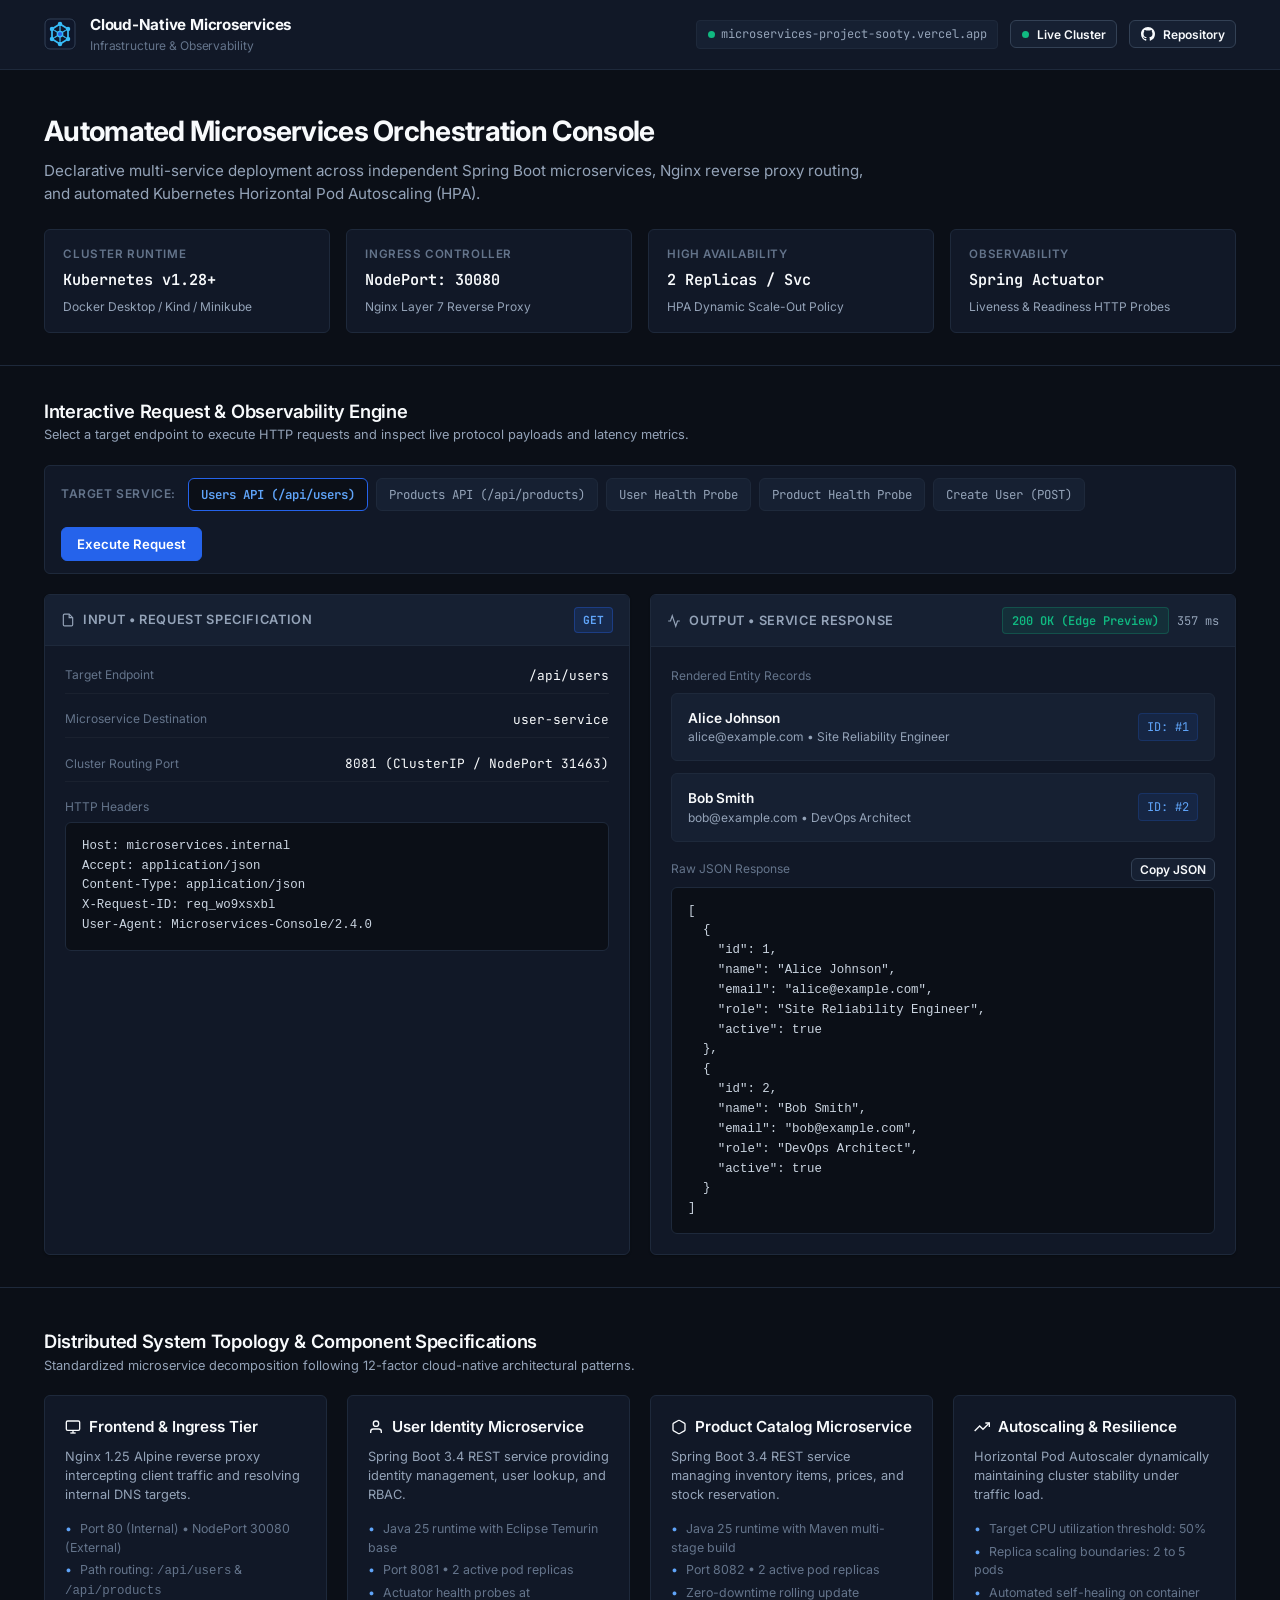
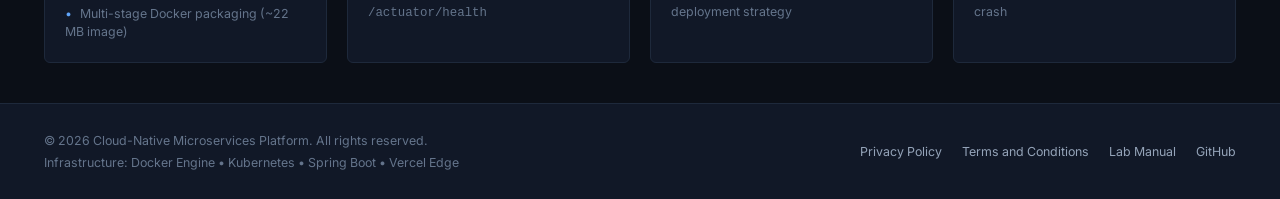
==== index.html @ 26f60e2c "feat: restructure repository, implement clean enterprise UI/UX, and configure Vercel deployment" ====
<!DOCTYPE html>
<html lang="en">
<head>
  <meta charset="UTF-8">
  <meta name="viewport" content="width=device-width, initial-scale=1.0">
  <title>Cloud-Native Microservices Platform</title>
  <meta name="description" content="Production-grade distributed microservices platform with automated Docker containerization, Kubernetes cluster orchestration, and service discovery.">
  <link rel="icon" type="image/svg+xml" href="favicon.svg">
  <link rel="preconnect" href="https://fonts.googleapis.com">
  <link rel="preconnect" href="https://fonts.gstatic.com" crossorigin>
  <link href="https://fonts.googleapis.com/css2?family=Inter:wght@400;500;600;700&family=JetBrains+Mono:wght@400;500;600&display=swap" rel="stylesheet">
  <link rel="stylesheet" href="style.css">
</head>
<body>

  <!-- Enterprise Navigation -->
  <header class="navbar">
    <div class="nav-container">
      <div class="brand">
        <a href="index.html" class="brand-link">
          <svg class="brand-logo" viewBox="0 0 32 32" fill="none">
            <rect width="32" height="32" rx="6" fill="#0f172a"/>
            <rect x="1" y="1" width="30" height="30" rx="5" stroke="#334155" stroke-width="1"/>
            <path d="M16 6L24 11V21L16 26L8 21V11L16 6Z" stroke="#38bdf8" stroke-width="1.75" stroke-linejoin="round"/>
            <circle cx="16" cy="6" r="2.25" fill="#38bdf8"/>
            <circle cx="24" cy="11" r="2.25" fill="#38bdf8"/>
            <circle cx="24" cy="21" r="2.25" fill="#38bdf8"/>
            <circle cx="16" cy="26" r="2.25" fill="#38bdf8"/>
            <circle cx="8" cy="21" r="2.25" fill="#38bdf8"/>
            <circle cx="8" cy="11" r="2.25" fill="#38bdf8"/>
            <circle cx="16" cy="16" r="2.75" fill="#2563eb" stroke="#38bdf8" stroke-width="1.25"/>
            <line x1="16" y1="8.25" x2="16" y2="13.25" stroke="#38bdf8" stroke-width="1.25"/>
            <line x1="21.75" y1="12.25" x2="18.25" y2="14.5" stroke="#38bdf8" stroke-width="1.25"/>
            <line x1="21.75" y1="19.75" x2="18.25" y2="17.5" stroke="#38bdf8" stroke-width="1.25"/>
            <line x1="16" y1="23.75" x2="16" y2="18.75" stroke="#38bdf8" stroke-width="1.25"/>
            <line x1="10.25" y1="19.75" x2="13.75" y2="17.5" stroke="#38bdf8" stroke-width="1.25"/>
            <line x1="10.25" y1="12.25" x2="13.75" y2="14.5" stroke="#38bdf8" stroke-width="1.25"/>
          </svg>
          <div class="brand-text">
            <span class="brand-title">Cloud-Native Microservices</span>
            <span class="brand-meta">Infrastructure & Observability</span>
          </div>
        </a>
      </div>

      <div class="nav-actions">
        <!-- Verified Custom Domain Badge -->
        <span class="system-badge">
          <span class="status-dot"></span>
          <span>microservices-project-sooty.vercel.app</span>
        </span>

        <!-- Mode Toggle (Live vs Edge Preview) -->
        <button id="modeToggleBtn" class="btn btn-secondary btn-sm" title="Toggle between live cluster queries and edge preview mode">
          <span id="modeIndicator" class="status-dot"></span>
          <span id="modeText">Live Cluster</span>
        </button>

        <!-- GitHub Repository Link -->
        <a href="https://github.com/g-vishnuvardhan/microservices-project" class="btn btn-secondary btn-sm" target="_blank" rel="noopener">
          <svg width="14" height="14" viewBox="0 0 16 16" fill="currentColor">
            <path d="M8 0C3.58 0 0 3.58 0 8c0 3.54 2.29 6.53 5.47 7.59.4.07.55-.17.55-.38 0-.19-.01-.82-.01-1.49-2.01.37-2.53-.49-2.69-.94-.09-.23-.48-.94-.82-1.13-.28-.15-.68-.52-.01-.53.63-.01 1.08.58 1.23.82.72 1.21 1.87.87 2.33.66.07-.52.28-.87.51-1.07-1.78-.2-3.64-.89-3.64-3.95 0-.87.31-1.59.82-2.15-.08-.2-.36-1.02.08-2.12 0 0 .67-.21 2.2.82.64-.18 1.32-.27 2-.27.68 0 1.36.09 2 .27 1.53-1.04 2.2-.82 2.2-.82.44 1.1.16 1.92.08 2.12.51.56.82 1.27.82 2.15 0 3.07-1.87 3.75-3.65 3.95.29.25.54.73.54 1.48 0 1.07-.01 1.93-.01 2.2 0 .21.15.46.55.38A8.013 8.013 0 0016 8c0-4.42-3.58-8-8-8z"/>
          </svg>
          <span>Repository</span>
        </a>
      </div>
    </div>
  </header>

  <!-- Clear & Purposeful Hero Header -->
  <section class="hero-section">
    <div class="container">
      <div class="hero-header">
        <h1 class="hero-title">Automated Microservices Orchestration Console</h1>
        <p class="hero-desc">Declarative multi-service deployment across independent Spring Boot microservices, Nginx reverse proxy routing, and automated Kubernetes Horizontal Pod Autoscaling (HPA).</p>
      </div>

      <!-- Real Telemetry Grid -->
      <div class="telemetry-grid">
        <div class="telemetry-card">
          <span class="telemetry-label">Cluster Runtime</span>
          <span class="telemetry-value">Kubernetes v1.28+</span>
          <span class="telemetry-sub">Docker Desktop / Kind / Minikube</span>
        </div>

        <div class="telemetry-card">
          <span class="telemetry-label">Ingress Controller</span>
          <span class="telemetry-value">NodePort: 30080</span>
          <span class="telemetry-sub">Nginx Layer 7 Reverse Proxy</span>
        </div>

        <div class="telemetry-card">
          <span class="telemetry-label">High Availability</span>
          <span class="telemetry-value">2 Replicas / Svc</span>
          <span class="telemetry-sub">HPA Dynamic Scale-Out Policy</span>
        </div>

        <div class="telemetry-card">
          <span class="telemetry-label">Observability</span>
          <span class="telemetry-value">Spring Actuator</span>
          <span class="telemetry-sub">Liveness & Readiness HTTP Probes</span>
        </div>
      </div>
    </div>
  </section>

  <!-- Main Interactive Console -->
  <main class="console-section">
    <div class="container">
      <div class="section-header">
        <div>
          <h2 class="section-title">Interactive Request & Observability Engine</h2>
          <p class="section-sub">Select a target endpoint to execute HTTP requests and inspect live protocol payloads and latency metrics.</p>
        </div>
      </div>

      <!-- Endpoint Toolbar -->
      <div class="toolbar">
        <div class="endpoint-group">
          <span class="toolbar-label">Target Service:</span>
          <button class="tab-btn active" data-endpoint="users">Users API (/api/users)</button>
          <button class="tab-btn" data-endpoint="products">Products API (/api/products)</button>
          <button class="tab-btn" data-endpoint="health-users">User Health Probe</button>
          <button class="tab-btn" data-endpoint="health-products">Product Health Probe</button>
          <button class="tab-btn" data-endpoint="create-user">Create User (POST)</button>
        </div>

        <div>
          <button id="executeBtn" class="btn btn-primary">
            <svg width="14" height="14" viewBox="0 0 24 24" fill="none" stroke="currentColor" stroke-width="2">
              <polygon points="5 3 19 12 5 21 5 3"></polygon>
            </svg>
            <span>Execute Request</span>
          </button>
        </div>
      </div>

      <!-- Dual Column Input vs Output Grid -->
      <div class="io-grid">
        <!-- Left: Input Specification -->
        <div class="panel-card">
          <div class="panel-header">
            <span class="panel-title">
              <svg width="14" height="14" viewBox="0 0 24 24" fill="none" stroke="currentColor" stroke-width="2">
                <path d="M14 2H6a2 2 0 0 0-2 2v16a2 2 0 0 0 2 2h12a2 2 0 0 0 2-2V8z"></path>
                <polyline points="14 2 14 8 20 8"></polyline>
              </svg>
              <span>Input &bull; Request Specification</span>
            </span>
            <span id="inputMethod" class="method-badge method-get">GET</span>
          </div>

          <div class="panel-body">
            <div class="meta-row">
              <span class="meta-label">Target Endpoint</span>
              <span id="inputUrl" class="meta-value">/api/users</span>
            </div>

            <div class="meta-row">
              <span class="meta-label">Microservice Destination</span>
              <span id="inputService" class="meta-value">user-service</span>
            </div>

            <div class="meta-row">
              <span class="meta-label">Cluster Routing Port</span>
              <span id="inputPort" class="meta-value">8081 (ClusterIP)</span>
            </div>

            <div>
              <span class="meta-label" style="display:block; margin-bottom: 0.35rem;">HTTP Headers</span>
              <div class="code-container">
                <pre id="inputHeaders">Host: microservices.internal
Accept: application/json</pre>
              </div>
            </div>

            <div id="inputBodyContainer" style="display: none;">
              <span class="meta-label" style="display:block; margin-bottom: 0.35rem;">Request Payload (JSON)</span>
              <div class="code-container">
                <pre id="inputBody">{}</pre>
              </div>
            </div>
          </div>
        </div>

        <!-- Right: Output & Telemetry -->
        <div class="panel-card">
          <div class="panel-header">
            <span class="panel-title">
              <svg width="14" height="14" viewBox="0 0 24 24" fill="none" stroke="currentColor" stroke-width="2">
                <polyline points="22 12 18 12 15 21 9 3 6 12 2 12"></polyline>
              </svg>
              <span>Output &bull; Service Response</span>
            </span>
            <div style="display: flex; align-items: center; gap: 0.5rem;">
              <span id="statusBadge" class="status-badge status-200">200 OK</span>
              <span id="latencyBadge" class="latency-meter">12 ms</span>
            </div>
          </div>

          <div class="panel-body">
            <!-- Structured Entity Cards -->
            <div>
              <span class="meta-label" style="display:block; margin-bottom: 0.5rem;">Rendered Entity Records</span>
              <div id="entitiesContainer" class="entity-list">
                <!-- Dynamically rendered -->
              </div>
            </div>

            <!-- Raw JSON Output -->
            <div>
              <div style="display: flex; justify-content: space-between; align-items: center; margin-bottom: 0.35rem;">
                <span class="meta-label">Raw JSON Response</span>
                <button id="copyJsonBtn" class="btn btn-secondary btn-sm" style="padding: 0.2rem 0.5rem;">Copy JSON</button>
              </div>
              <div class="code-container">
                <pre id="rawJsonContainer">Loading response payload...</pre>
              </div>
            </div>
          </div>
        </div>
      </div>
    </div>
  </main>

  <!-- Architecture & Infrastructure Specifications -->
  <section class="infra-section">
    <div class="container">
      <h2 class="section-title">Distributed System Topology & Component Specifications</h2>
      <p class="section-sub">Standardized microservice decomposition following 12-factor cloud-native architectural patterns.</p>

      <div class="infra-grid">
        <div class="infra-card">
          <h3>
            <svg width="16" height="16" viewBox="0 0 24 24" fill="none" stroke="currentColor" stroke-width="2">
              <rect x="2" y="3" width="20" height="14" rx="2" ry="2"></rect>
              <line x1="8" y1="21" x2="16" y2="21"></line>
              <line x1="12" y1="17" x2="12" y2="21"></line>
            </svg>
            <span>Frontend & Ingress Tier</span>
          </h3>
          <p>Nginx 1.25 Alpine reverse proxy intercepting client traffic and resolving internal DNS targets.</p>
          <ul class="infra-list">
            <li>Port 80 (Internal) &bull; NodePort 30080 (External)</li>
            <li>Path routing: <code>/api/users</code> & <code>/api/products</code></li>
            <li>Multi-stage Docker packaging (~22 MB image)</li>
          </ul>
        </div>

        <div class="infra-card">
          <h3>
            <svg width="16" height="16" viewBox="0 0 24 24" fill="none" stroke="currentColor" stroke-width="2">
              <path d="M20 21v-2a4 4 0 0 0-4-4H8a4 4 0 0 0-4 4v2"></path>
              <circle cx="12" cy="7" r="4"></circle>
            </svg>
            <span>User Identity Microservice</span>
          </h3>
          <p>Spring Boot 3.4 REST service providing identity management, user lookup, and RBAC.</p>
          <ul class="infra-list">
            <li>Java 25 runtime with Eclipse Temurin base</li>
            <li>Port 8081 &bull; 2 active pod replicas</li>
            <li>Actuator health probes at <code>/actuator/health</code></li>
          </ul>
        </div>

        <div class="infra-card">
          <h3>
            <svg width="16" height="16" viewBox="0 0 24 24" fill="none" stroke="currentColor" stroke-width="2">
              <path d="M21 16V8a2 2 0 0 0-1-1.73l-7-4a2 2 0 0 0-2 0l-7 4A2 2 0 0 0 3 8v8a2 2 0 0 0 1 1.73l7 4a2 2 0 0 0 2 0l7-4A2 2 0 0 0 21 16z"></path>
            </svg>
            <span>Product Catalog Microservice</span>
          </h3>
          <p>Spring Boot 3.4 REST service managing inventory items, prices, and stock reservation.</p>
          <ul class="infra-list">
            <li>Java 25 runtime with Maven multi-stage build</li>
            <li>Port 8082 &bull; 2 active pod replicas</li>
            <li>Zero-downtime rolling update deployment strategy</li>
          </ul>
        </div>

        <div class="infra-card">
          <h3>
            <svg width="16" height="16" viewBox="0 0 24 24" fill="none" stroke="currentColor" stroke-width="2">
              <polyline points="23 6 13.5 15.5 8.5 10.5 1 18"></polyline>
              <polyline points="17 6 23 6 23 12"></polyline>
            </svg>
            <span>Autoscaling & Resilience</span>
          </h3>
          <p>Horizontal Pod Autoscaler dynamically maintaining cluster stability under traffic load.</p>
          <ul class="infra-list">
            <li>Target CPU utilization threshold: 50%</li>
            <li>Replica scaling boundaries: 2 to 5 pods</li>
            <li>Automated self-healing on container crash</li>
          </ul>
        </div>
      </div>
    </div>
  </section>

  <!-- Professional Footer -->
  <footer class="footer">
    <div class="footer-container">
      <div class="footer-meta">
        <span>&copy; 2026 Cloud-Native Microservices Platform. All rights reserved.</span>
        <span>Infrastructure: Docker Engine &bull; Kubernetes &bull; Spring Boot &bull; Vercel Edge</span>
      </div>

      <div class="footer-links">
        <a href="privacy.html" class="footer-link">Privacy Policy</a>
        <a href="terms.html" class="footer-link">Terms and Conditions</a>
        <a href="docs/LAB_MANUAL.md" class="footer-link">Lab Manual</a>
        <a href="https://github.com/g-vishnuvardhan/microservices-project" class="footer-link" target="_blank" rel="noopener">GitHub</a>
      </div>
    </div>
  </footer>

  <script src="app.js"></script>
</body>
</html>
---- style.css ----
/* ==============================================================================
   Cloud-Native Microservices Platform - Enterprise Design System
   Aesthetic: Clean, purposeful, high-contrast, technical, production-ready.
   Zero purple gradients. Zero pill-shaped buttons. Zero bouncy scroll gimmicks.
   ============================================================================== */

:root {
  --bg-page: #0b0f17;
  --bg-surface: #111827;
  --bg-surface-elevated: #162032;
  --bg-surface-hover: #1c283f;
  
  --border-subtle: #1e293b;
  --border-strong: #334155;
  --border-focus: #3b82f6;

  --text-primary: #f8fafc;
  --text-secondary: #94a3b8;
  --text-muted: #64748b;

  --accent-primary: #2563eb;
  --accent-primary-hover: #1d4ed8;
  --accent-primary-active: #1e40af;
  --accent-text: #60a5fa;

  --status-success: #10b981;
  --status-success-bg: rgba(16, 185, 129, 0.1);
  --status-success-border: rgba(16, 185, 129, 0.25);
  
  --status-warning: #f59e0b;
  --status-warning-bg: rgba(245, 158, 11, 0.1);
  --status-warning-border: rgba(245, 158, 11, 0.25);

  --status-error: #ef4444;
  --status-error-bg: rgba(239, 68, 68, 0.1);
  --status-error-border: rgba(239, 68, 68, 0.25);

  --font-sans: 'Inter', -apple-system, BlinkMacSystemFont, 'Segoe UI', Roboto, sans-serif;
  --font-mono: 'JetBrains Mono', 'Fira Code', 'SF Mono', Menlo, Consolas, monospace;

  --radius-sm: 4px;
  --radius-md: 6px;
  --radius-lg: 8px;

  --shadow-sm: 0 1px 2px 0 rgba(0, 0, 0, 0.25);
  --shadow-md: 0 4px 6px -1px rgba(0, 0, 0, 0.3), 0 2px 4px -2px rgba(0, 0, 0, 0.3);
  --shadow-lg: 0 10px 15px -3px rgba(0, 0, 0, 0.4), 0 4px 6px -4px rgba(0, 0, 0, 0.4);

  --transition-fast: 150ms cubic-bezier(0.16, 1, 0.3, 1);
}

*, *::before, *::after {
  box-sizing: border-box;
  margin: 0;
  padding: 0;
}

body {
  background-color: var(--bg-page);
  color: var(--text-primary);
  font-family: var(--font-sans);
  font-size: 14px;
  line-height: 1.5;
  -webkit-font-smoothing: antialiased;
  -moz-osx-font-smoothing: grayscale;
  min-height: 100vh;
  display: flex;
  flex-direction: column;
}

a {
  color: var(--accent-text);
  text-decoration: none;
  transition: color var(--transition-fast);
}

a:hover {
  color: #93c5fd;
  text-decoration: underline;
}

/* ==============================================================================
   Layout & Container
   ============================================================================== */
.container {
  width: 100%;
  max-width: 1240px;
  margin: 0 auto;
  padding: 0 1.5rem;
}

.py-12 {
  padding-top: 3rem;
  padding-bottom: 3rem;
}

/* ==============================================================================
   Navigation Bar
   ============================================================================== */
.navbar {
  background-color: var(--bg-surface);
  border-bottom: 1px solid var(--border-subtle);
  position: sticky;
  top: 0;
  z-index: 100;
}

.nav-container {
  max-width: 1240px;
  margin: 0 auto;
  padding: 0.875rem 1.5rem;
  display: flex;
  justify-content: space-between;
  align-items: center;
  gap: 1rem;
}

.brand-link {
  display: flex;
  align-items: center;
  gap: 0.875rem;
  text-decoration: none;
  color: var(--text-primary);
}

.brand-link:hover {
  text-decoration: none;
}

.brand-logo {
  width: 32px;
  height: 32px;
  flex-shrink: 0;
}

.brand-text {
  display: flex;
  flex-direction: column;
}

.brand-title {
  font-weight: 700;
  font-size: 0.95rem;
  letter-spacing: -0.015em;
  color: var(--text-primary);
}

.brand-meta {
  font-size: 0.75rem;
  color: var(--text-muted);
  letter-spacing: -0.01em;
}

.nav-actions {
  display: flex;
  align-items: center;
  gap: 0.75rem;
}

.system-badge {
  display: inline-flex;
  align-items: center;
  gap: 0.4rem;
  background-color: var(--bg-surface-elevated);
  border: 1px solid var(--border-subtle);
  padding: 0.3rem 0.65rem;
  border-radius: var(--radius-sm);
  font-family: var(--font-mono);
  font-size: 0.75rem;
  color: var(--text-secondary);
}

.status-dot {
  width: 7px;
  height: 7px;
  border-radius: 50%;
  background-color: var(--status-success);
}

/* ==============================================================================
   Buttons (Subtle, rectangular, NO pill shape)
   ============================================================================== */
.btn {
  display: inline-flex;
  align-items: center;
  justify-content: center;
  gap: 0.5rem;
  font-family: var(--font-sans);
  font-size: 0.825rem;
  font-weight: 600;
  padding: 0.5rem 0.95rem;
  border-radius: var(--radius-md);
  border: 1px solid transparent;
  cursor: pointer;
  transition: all var(--transition-fast);
  text-decoration: none;
  line-height: 1.25;
}

.btn:hover {
  text-decoration: none;
}

.btn-primary {
  background-color: var(--accent-primary);
  color: #ffffff;
  border-color: var(--accent-primary);
}

.btn-primary:hover {
  background-color: var(--accent-primary-hover);
  border-color: var(--accent-primary-hover);
}

.btn-primary:active {
  background-color: var(--accent-primary-active);
}

.btn-secondary {
  background-color: var(--bg-surface-elevated);
  color: var(--text-primary);
  border-color: var(--border-strong);
}

.btn-secondary:hover {
  background-color: var(--bg-surface-hover);
  border-color: var(--border-focus);
}

.btn-sm {
  padding: 0.35rem 0.65rem;
  font-size: 0.75rem;
}

/* ==============================================================================
   Hero & Header Section
   ============================================================================== */
.hero-section {
  padding: 2.5rem 0 2rem;
  border-bottom: 1px solid var(--border-subtle);
  background-color: var(--bg-page);
}

.hero-header {
  margin-bottom: 1.5rem;
}

.hero-title {
  font-size: 1.75rem;
  font-weight: 700;
  letter-spacing: -0.025em;
  color: var(--text-primary);
  margin-bottom: 0.5rem;
}

.hero-desc {
  font-size: 0.95rem;
  color: var(--text-secondary);
  max-width: 820px;
}

/* Telemetry Grid */
.telemetry-grid {
  display: grid;
  grid-template-columns: repeat(auto-fit, minmax(220px, 1fr));
  gap: 1rem;
}

.telemetry-card {
  background-color: var(--bg-surface);
  border: 1px solid var(--border-subtle);
  border-radius: var(--radius-md);
  padding: 1rem 1.15rem;
  display: flex;
  flex-direction: column;
  gap: 0.35rem;
  transition: border-color var(--transition-fast);
}

.telemetry-card:hover {
  border-color: var(--border-strong);
}

.telemetry-label {
  font-size: 0.725rem;
  font-weight: 600;
  text-transform: uppercase;
  letter-spacing: 0.05em;
  color: var(--text-muted);
}

.telemetry-value {
  font-family: var(--font-mono);
  font-size: 0.95rem;
  font-weight: 600;
  color: var(--text-primary);
}

.telemetry-sub {
  font-size: 0.75rem;
  color: var(--text-secondary);
}

/* ==============================================================================
   Main Console Section
   ============================================================================== */
.console-section {
  padding: 2rem 0;
  flex: 1;
}

.section-header {
  display: flex;
  justify-content: space-between;
  align-items: flex-end;
  margin-bottom: 1.25rem;
}

.section-title {
  font-size: 1.15rem;
  font-weight: 600;
  letter-spacing: -0.015em;
  color: var(--text-primary);
}

.section-sub {
  font-size: 0.8rem;
  color: var(--text-secondary);
}

/* Control Toolbar */
.toolbar {
  background-color: var(--bg-surface);
  border: 1px solid var(--border-subtle);
  border-radius: var(--radius-md);
  padding: 0.75rem 1rem;
  margin-bottom: 1.25rem;
  display: flex;
  flex-wrap: wrap;
  justify-content: space-between;
  align-items: center;
  gap: 1rem;
}

.endpoint-group {
  display: flex;
  align-items: center;
  gap: 0.5rem;
  flex-wrap: wrap;
}

.toolbar-label {
  font-size: 0.75rem;
  font-weight: 600;
  text-transform: uppercase;
  letter-spacing: 0.05em;
  color: var(--text-muted);
  margin-right: 0.25rem;
}

.tab-btn {
  background-color: var(--bg-surface-elevated);
  color: var(--text-secondary);
  border: 1px solid var(--border-subtle);
  border-radius: var(--radius-md);
  padding: 0.45rem 0.75rem;
  font-family: var(--font-mono);
  font-size: 0.775rem;
  cursor: pointer;
  transition: all var(--transition-fast);
}

.tab-btn:hover {
  background-color: var(--bg-surface-hover);
  color: var(--text-primary);
  border-color: var(--border-strong);
}

.tab-btn.active {
  background-color: var(--bg-page);
  color: var(--accent-text);
  border-color: var(--accent-primary);
  font-weight: 600;
}

/* ==============================================================================
   Input vs Output Two-Column Grid
   ============================================================================== */
.io-grid {
  display: grid;
  grid-template-columns: 1fr 1fr;
  gap: 1.25rem;
}

@media (max-width: 900px) {
  .io-grid {
    grid-template-columns: 1fr;
  }
}

.panel-card {
  background-color: var(--bg-surface);
  border: 1px solid var(--border-subtle);
  border-radius: var(--radius-md);
  display: flex;
  flex-direction: column;
  overflow: hidden;
  box-shadow: var(--shadow-sm);
}

.panel-header {
  background-color: var(--bg-surface-elevated);
  border-bottom: 1px solid var(--border-subtle);
  padding: 0.75rem 1rem;
  display: flex;
  justify-content: space-between;
  align-items: center;
}

.panel-title {
  font-size: 0.8rem;
  font-weight: 600;
  text-transform: uppercase;
  letter-spacing: 0.05em;
  color: var(--text-secondary);
  display: flex;
  align-items: center;
  gap: 0.5rem;
}

.panel-body {
  padding: 1.25rem;
  display: flex;
  flex-direction: column;
  gap: 1rem;
  flex: 1;
}

/* Metadata Rows */
.meta-row {
  display: flex;
  justify-content: space-between;
  align-items: center;
  padding-bottom: 0.5rem;
  border-bottom: 1px solid rgba(255, 255, 255, 0.04);
}

.meta-label {
  font-size: 0.75rem;
  color: var(--text-muted);
}

.meta-value {
  font-family: var(--font-mono);
  font-size: 0.8rem;
  color: var(--text-primary);
}

/* Method Badges (Rectangular, NO pills) */
.method-badge {
  font-family: var(--font-mono);
  font-size: 0.7rem;
  font-weight: 700;
  padding: 0.2rem 0.5rem;
  border-radius: var(--radius-sm);
  border: 1px solid;
}

.method-get {
  background-color: rgba(37, 99, 235, 0.15);
  color: #60a5fa;
  border-color: rgba(37, 99, 235, 0.35);
}

.method-post {
  background-color: rgba(16, 185, 129, 0.15);
  color: #34d399;
  border-color: rgba(16, 185, 129, 0.35);
}

.status-badge {
  font-family: var(--font-mono);
  font-size: 0.75rem;
  font-weight: 600;
  padding: 0.2rem 0.55rem;
  border-radius: var(--radius-sm);
  border: 1px solid;
}

.status-200 {
  background-color: var(--status-success-bg);
  color: var(--status-success);
  border-color: var(--status-success-border);
}

.status-error {
  background-color: var(--status-error-bg);
  color: var(--status-error);
  border-color: var(--status-error-border);
}

.latency-meter {
  font-family: var(--font-mono);
  font-size: 0.75rem;
  color: var(--text-secondary);
}

/* Code & Pre Blocks */
.code-container {
  background-color: var(--bg-page);
  border: 1px solid var(--border-subtle);
  border-radius: var(--radius-md);
  padding: 0.875rem 1rem;
  overflow-x: auto;
  font-family: var(--font-mono);
  font-size: 0.775rem;
  line-height: 1.6;
  color: #cbd5e1;
}

.code-container pre {
  margin: 0;
  white-space: pre-wrap;
  word-break: break-word;
}

/* Rendered Entity Cards */
.entity-list {
  display: flex;
  flex-direction: column;
  gap: 0.75rem;
}

.entity-card {
  background-color: var(--bg-surface-elevated);
  border: 1px solid var(--border-subtle);
  border-radius: var(--radius-md);
  padding: 0.875rem 1rem;
  display: flex;
  justify-content: space-between;
  align-items: center;
  transition: border-color var(--transition-fast);
}

.entity-card:hover {
  border-color: var(--border-strong);
}

.entity-title {
  font-weight: 600;
  font-size: 0.85rem;
  color: var(--text-primary);
}

.entity-sub {
  font-size: 0.75rem;
  color: var(--text-secondary);
}

.entity-tag {
  font-family: var(--font-mono);
  font-size: 0.75rem;
  color: var(--accent-text);
  background-color: rgba(37, 99, 235, 0.1);
  padding: 0.25rem 0.5rem;
  border-radius: var(--radius-sm);
  border: 1px solid rgba(37, 99, 235, 0.2);
}

/* ==============================================================================
   Architecture & Infrastructure Section
   ============================================================================== */
.infra-section {
  padding: 2.5rem 0;
  border-top: 1px solid var(--border-subtle);
}

.infra-grid {
  display: grid;
  grid-template-columns: repeat(auto-fit, minmax(280px, 1fr));
  gap: 1.25rem;
  margin-top: 1.25rem;
}

.infra-card {
  background-color: var(--bg-surface);
  border: 1px solid var(--border-subtle);
  border-radius: var(--radius-md);
  padding: 1.25rem;
  display: flex;
  flex-direction: column;
  gap: 0.5rem;
}

.infra-card h3 {
  font-size: 0.95rem;
  font-weight: 600;
  color: var(--text-primary);
  display: flex;
  align-items: center;
  gap: 0.5rem;
}

.infra-card p {
  font-size: 0.8rem;
  color: var(--text-secondary);
  line-height: 1.5;
}

.infra-list {
  list-style: none;
  font-size: 0.775rem;
  color: var(--text-muted);
  margin-top: 0.5rem;
  display: flex;
  flex-direction: column;
  gap: 0.25rem;
}

.infra-list li::before {
  content: "•";
  color: var(--accent-text);
  margin-right: 0.5rem;
}

/* ==============================================================================
   Legal Page (Privacy & Terms)
   ============================================================================== */
.legal-page {
  background-color: var(--bg-page);
}

.content-box {
  background-color: var(--bg-surface);
  border: 1px solid var(--border-subtle);
  border-radius: var(--radius-md);
  padding: 2.5rem 2rem;
  max-width: 900px;
  margin: 0 auto;
}

.page-header {
  padding-bottom: 1.5rem;
  margin-bottom: 2rem;
  border-bottom: 1px solid var(--border-subtle);
}

.page-title {
  font-size: 1.85rem;
  font-weight: 700;
  letter-spacing: -0.02em;
  color: var(--text-primary);
  margin-bottom: 0.5rem;
}

.page-subtitle {
  font-size: 0.85rem;
  color: var(--text-secondary);
}

.legal-section {
  margin-bottom: 2rem;
}

.legal-section h2 {
  font-size: 1.15rem;
  font-weight: 600;
  color: var(--text-primary);
  margin-bottom: 0.75rem;
}

.legal-section p, .legal-section ul {
  font-size: 0.9rem;
  color: var(--text-secondary);
  line-height: 1.6;
  margin-bottom: 0.75rem;
}

.legal-section ul {
  padding-left: 1.25rem;
}

.legal-section li {
  margin-bottom: 0.35rem;
}

/* ==============================================================================
   Footer
   ============================================================================== */
.footer {
  background-color: var(--bg-surface);
  border-top: 1px solid var(--border-subtle);
  padding: 1.75rem 0;
  margin-top: auto;
}

.footer-container {
  max-width: 1240px;
  margin: 0 auto;
  padding: 0 1.5rem;
  display: flex;
  justify-content: space-between;
  align-items: center;
  flex-wrap: wrap;
  gap: 1rem;
}

.footer-meta {
  display: flex;
  flex-direction: column;
  gap: 0.25rem;
  font-size: 0.775rem;
  color: var(--text-muted);
}

.footer-links {
  display: flex;
  gap: 1.25rem;
}

.footer-link {
  font-size: 0.775rem;
  color: var(--text-secondary);
  text-decoration: none;
}

.footer-link:hover, .footer-link.active {
  color: var(--text-primary);
  text-decoration: underline;
}

/* Modal Styling */
.modal-overlay {
  display: none;
  position: fixed;
  inset: 0;
  background-color: rgba(0, 0, 0, 0.7);
  backdrop-filter: blur(4px);
  z-index: 200;
  align-items: center;
  justify-content: center;
  padding: 1rem;
}

.modal-overlay.active {
  display: flex;
}

.modal-content {
  background-color: var(--bg-surface);
  border: 1px solid var(--border-strong);
  border-radius: var(--radius-md);
  max-width: 600px;
  width: 100%;
  max-height: 85vh;
  overflow-y: auto;
  padding: 1.75rem;
  box-shadow: var(--shadow-lg);
}

.modal-header {
  display: flex;
  justify-content: space-between;
  align-items: center;
  margin-bottom: 1.25rem;
  border-bottom: 1px solid var(--border-subtle);
  padding-bottom: 0.75rem;
}

.modal-header h3 {
  font-size: 1.1rem;
  font-weight: 600;
  color: var(--text-primary);
}

.close-btn {
  background: none;
  border: none;
  color: var(--text-muted);
  cursor: pointer;
  font-size: 1.25rem;
  padding: 0.25rem;
}

.close-btn:hover {
  color: var(--text-primary);
}
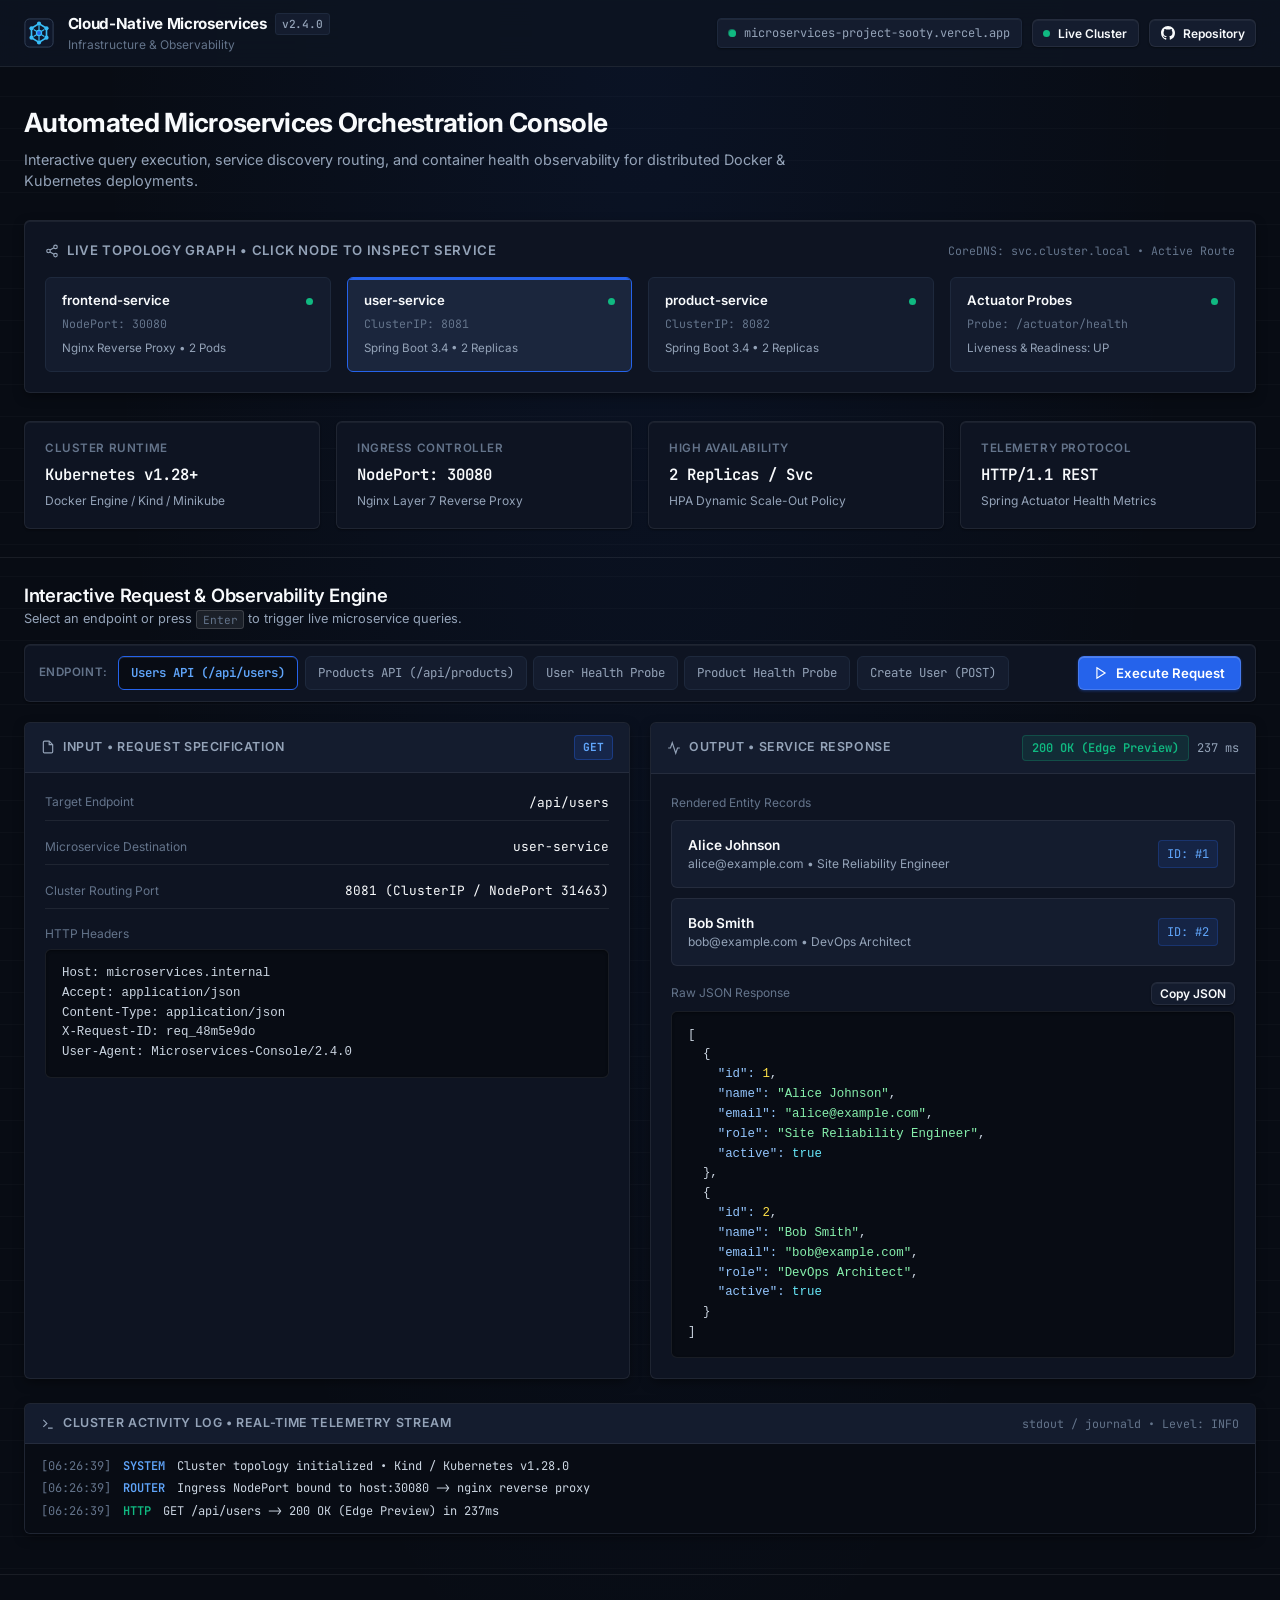
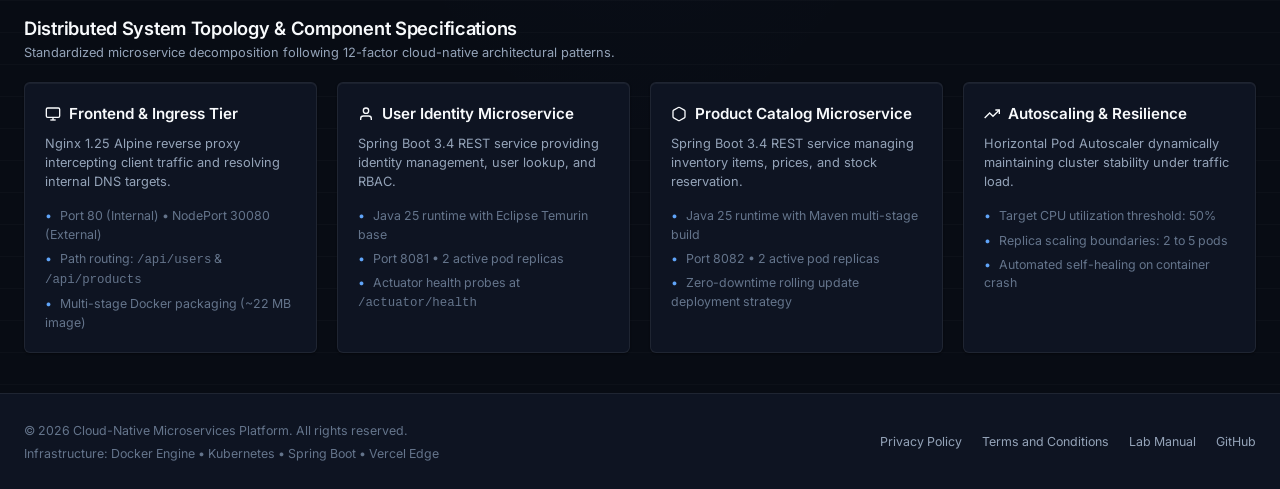
==== commit bc492b69: "feat(ui): redesign console with Dribbble & CollectUI inspired motions, tactile states, and interacti" ====
--- a/index.html
+++ b/index.html
@@ -13,7 +13,7 @@
 </head>
 <body>
 
-  <!-- Enterprise Navigation -->
+  <!-- Enterprise Navigation & Command Bar -->
   <header class="navbar">
     <div class="nav-container">
       <div class="brand">
@@ -37,22 +37,28 @@
             <line x1="10.25" y1="12.25" x2="13.75" y2="14.5" stroke="#38bdf8" stroke-width="1.25"/>
           </svg>
           <div class="brand-text">
-            <span class="brand-title">Cloud-Native Microservices</span>
+            <span class="brand-title">
+              Cloud-Native Microservices
+              <span class="version-pill">v2.4.0</span>
+            </span>
             <span class="brand-meta">Infrastructure & Observability</span>
           </div>
         </a>
       </div>
 
       <div class="nav-actions">
-        <!-- Verified Custom Domain Badge -->
+        <!-- Verified Domain Badge with Radar Pulse -->
         <span class="system-badge">
-          <span class="status-dot"></span>
+          <span class="pulse-wrapper">
+            <span class="pulse-core"></span>
+            <span class="pulse-ring"></span>
+          </span>
           <span>microservices-project-sooty.vercel.app</span>
         </span>
 
-        <!-- Mode Toggle (Live vs Edge Preview) -->
+        <!-- Traffic Routing Mode Switcher -->
         <button id="modeToggleBtn" class="btn btn-secondary btn-sm" title="Toggle between live cluster queries and edge preview mode">
-          <span id="modeIndicator" class="status-dot"></span>
+          <span id="modeIndicator" class="pulse-core"></span>
           <span id="modeText">Live Cluster</span>
         </button>
 
@@ -67,12 +73,75 @@
     </div>
   </header>
 
-  <!-- Clear & Purposeful Hero Header -->
+  <!-- Hero Header & Interactive Architecture Topology -->
   <section class="hero-section">
     <div class="container">
       <div class="hero-header">
-        <h1 class="hero-title">Automated Microservices Orchestration Console</h1>
-        <p class="hero-desc">Declarative multi-service deployment across independent Spring Boot microservices, Nginx reverse proxy routing, and automated Kubernetes Horizontal Pod Autoscaling (HPA).</p>
+        <div>
+          <h1 class="hero-title">Automated Microservices Orchestration Console</h1>
+          <p class="hero-desc">Interactive query execution, service discovery routing, and container health observability for distributed Docker & Kubernetes deployments.</p>
+        </div>
+      </div>
+
+      <!-- Interactive Node Topology Graph (Dribbble Architecture Showcase) -->
+      <div class="topology-graph-card">
+        <div class="topology-header">
+          <span class="topology-title">
+            <svg width="14" height="14" viewBox="0 0 24 24" fill="none" stroke="currentColor" stroke-width="2">
+              <circle cx="18" cy="5" r="3"></circle>
+              <circle cx="6" cy="12" r="3"></circle>
+              <circle cx="18" cy="19" r="3"></circle>
+              <line x1="8.59" y1="13.51" x2="15.42" y2="17.49"></line>
+              <line x1="15.41" y1="6.51" x2="8.59" y2="10.49"></line>
+            </svg>
+            <span>Live Topology Graph &bull; Click Node to Inspect Service</span>
+          </span>
+          <span style="font-size: 0.725rem; color: var(--text-muted); font-family: var(--font-mono);">
+            CoreDNS: svc.cluster.local &bull; Active Route
+          </span>
+        </div>
+
+        <div class="topology-grid">
+          <!-- Node 1: Ingress Gateway -->
+          <div id="node-ingress" class="topo-node" data-endpoint="users">
+            <div class="node-header">
+              <span class="node-title">frontend-service</span>
+              <span class="pulse-wrapper"><span class="pulse-core"></span></span>
+            </div>
+            <span class="node-sub">NodePort: 30080</span>
+            <span class="node-meta">Nginx Reverse Proxy &bull; 2 Pods</span>
+          </div>
+
+          <!-- Node 2: User Microservice -->
+          <div id="node-user" class="topo-node active-node" data-endpoint="users">
+            <div class="node-header">
+              <span class="node-title">user-service</span>
+              <span class="pulse-wrapper"><span class="pulse-core"></span></span>
+            </div>
+            <span class="node-sub">ClusterIP: 8081</span>
+            <span class="node-meta">Spring Boot 3.4 &bull; 2 Replicas</span>
+          </div>
+
+          <!-- Node 3: Product Microservice -->
+          <div id="node-product" class="topo-node" data-endpoint="products">
+            <div class="node-header">
+              <span class="node-title">product-service</span>
+              <span class="pulse-wrapper"><span class="pulse-core"></span></span>
+            </div>
+            <span class="node-sub">ClusterIP: 8082</span>
+            <span class="node-meta">Spring Boot 3.4 &bull; 2 Replicas</span>
+          </div>
+
+          <!-- Node 4: Health Probes -->
+          <div id="node-actuator" class="topo-node" data-endpoint="health-users">
+            <div class="node-header">
+              <span class="node-title">Actuator Probes</span>
+              <span class="pulse-wrapper"><span class="pulse-core"></span></span>
+            </div>
+            <span class="node-sub">Probe: /actuator/health</span>
+            <span class="node-meta">Liveness & Readiness: UP</span>
+          </div>
+        </div>
       </div>
 
       <!-- Real Telemetry Grid -->
@@ -80,7 +149,7 @@
         <div class="telemetry-card">
           <span class="telemetry-label">Cluster Runtime</span>
           <span class="telemetry-value">Kubernetes v1.28+</span>
-          <span class="telemetry-sub">Docker Desktop / Kind / Minikube</span>
+          <span class="telemetry-sub">Docker Engine / Kind / Minikube</span>
         </div>
 
         <div class="telemetry-card">
@@ -96,28 +165,28 @@
         </div>
 
         <div class="telemetry-card">
-          <span class="telemetry-label">Observability</span>
-          <span class="telemetry-value">Spring Actuator</span>
-          <span class="telemetry-sub">Liveness & Readiness HTTP Probes</span>
+          <span class="telemetry-label">Telemetry Protocol</span>
+          <span class="telemetry-value">HTTP/1.1 REST</span>
+          <span class="telemetry-sub">Spring Actuator Health Metrics</span>
         </div>
       </div>
     </div>
   </section>
 
-  <!-- Main Interactive Console -->
+  <!-- Main Console Section -->
   <main class="console-section">
     <div class="container">
       <div class="section-header">
         <div>
           <h2 class="section-title">Interactive Request & Observability Engine</h2>
-          <p class="section-sub">Select a target endpoint to execute HTTP requests and inspect live protocol payloads and latency metrics.</p>
-        </div>
-      </div>
-
-      <!-- Endpoint Toolbar -->
+          <p class="section-sub">Select an endpoint or press <kbd>Enter</kbd> to trigger live microservice queries.</p>
+        </div>
+      </div>
+
+      <!-- Control Toolbar -->
       <div class="toolbar">
         <div class="endpoint-group">
-          <span class="toolbar-label">Target Service:</span>
+          <span class="toolbar-label">Endpoint:</span>
           <button class="tab-btn active" data-endpoint="users">Users API (/api/users)</button>
           <button class="tab-btn" data-endpoint="products">Products API (/api/products)</button>
           <button class="tab-btn" data-endpoint="health-users">User Health Probe</button>
@@ -135,7 +204,7 @@
         </div>
       </div>
 
-      <!-- Dual Column Input vs Output Grid -->
+      <!-- Dual Column Input vs Output Inspector -->
       <div class="io-grid">
         <!-- Left: Input Specification -->
         <div class="panel-card">
@@ -194,7 +263,13 @@
             </span>
             <div style="display: flex; align-items: center; gap: 0.5rem;">
               <span id="statusBadge" class="status-badge status-200">200 OK</span>
-              <span id="latencyBadge" class="latency-meter">12 ms</span>
+              <span id="latencyBadge" class="latency-meter">
+                <svg width="12" height="12" viewBox="0 0 24 24" fill="none" stroke="currentColor" stroke-width="2">
+                  <circle cx="12" cy="12" r="10"></circle>
+                  <polyline points="12 6 12 12 16 14"></polyline>
+                </svg>
+                <span>12 ms</span>
+              </span>
             </div>
           </div>
 
@@ -207,7 +282,7 @@
               </div>
             </div>
 
-            <!-- Raw JSON Output -->
+            <!-- Syntax-Highlighted Raw JSON -->
             <div>
               <div style="display: flex; justify-content: space-between; align-items: center; margin-bottom: 0.35rem;">
                 <span class="meta-label">Raw JSON Response</span>
@@ -220,6 +295,25 @@
           </div>
         </div>
       </div>
+
+      <!-- Live Cluster Event Stream / Terminal (Dribbble Stream UI) -->
+      <div class="audit-terminal">
+        <div class="terminal-header">
+          <span class="terminal-title">
+            <svg width="14" height="14" viewBox="0 0 24 24" fill="none" stroke="currentColor" stroke-width="2">
+              <polyline points="4 17 10 11 4 5"></polyline>
+              <line x1="12" y1="19" x2="20" y2="19"></line>
+            </svg>
+            <span>Cluster Activity Log &bull; Real-time Telemetry Stream</span>
+          </span>
+          <span style="font-size: 0.725rem; color: var(--text-muted); font-family: var(--font-mono);">
+            stdout / journald &bull; Level: INFO
+          </span>
+        </div>
+        <div id="terminalBody" class="terminal-body">
+          <!-- Dynamically populated log entries -->
+        </div>
+      </div>
     </div>
   </main>
 
--- a/style.css
+++ b/style.css
@@ -1,52 +1,70 @@
 /* ==============================================================================
    Cloud-Native Microservices Platform - Enterprise Design System
-   Aesthetic: Clean, purposeful, high-contrast, technical, production-ready.
-   Zero purple gradients. Zero pill-shaped buttons. Zero bouncy scroll gimmicks.
+   Inspired by Dribbble & CollectUI Developer Consoles (Linear / Stripe / Vercel)
+   Aesthetic: Deep obsidian, precision hairline borders, tactile micro-motions.
+   ZERO purple gradients. ZERO pill-shaped buttons. ZERO childish emojis.
    ============================================================================== */
 
 :root {
-  --bg-page: #0b0f17;
-  --bg-surface: #111827;
-  --bg-surface-elevated: #162032;
-  --bg-surface-hover: #1c283f;
+  /* Surface Color Architecture */
+  --bg-canvas: #080c14;
+  --bg-surface: #0e1422;
+  --bg-surface-elevated: #141c2e;
+  --bg-surface-hover: #1b263d;
+  --bg-surface-active: #22304d;
   
-  --border-subtle: #1e293b;
-  --border-strong: #334155;
+  /* Hairline Borders & Dividers */
+  --border-hairline: rgba(255, 255, 255, 0.07);
+  --border-subtle: #1e293d;
+  --border-strong: #2e3e5c;
   --border-focus: #3b82f6;
 
+  /* Typography Colors */
   --text-primary: #f8fafc;
   --text-secondary: #94a3b8;
   --text-muted: #64748b;
-
-  --accent-primary: #2563eb;
-  --accent-primary-hover: #1d4ed8;
-  --accent-primary-active: #1e40af;
-  --accent-text: #60a5fa;
-
-  --status-success: #10b981;
-  --status-success-bg: rgba(16, 185, 129, 0.1);
-  --status-success-border: rgba(16, 185, 129, 0.25);
+  --text-code: #cbd5e1;
+
+  /* Accent & Interactive (Precision System Blue) */
+  --accent: #2563eb;
+  --accent-hover: #1d4ed8;
+  --accent-active: #1e40af;
+  --accent-glow: rgba(37, 99, 235, 0.2);
+  --accent-light: #60a5fa;
+
+  /* Functional Status Colors */
+  --status-emerald: #10b981;
+  --status-emerald-bg: rgba(16, 185, 129, 0.1);
+  --status-emerald-border: rgba(16, 185, 129, 0.25);
   
-  --status-warning: #f59e0b;
-  --status-warning-bg: rgba(245, 158, 11, 0.1);
-  --status-warning-border: rgba(245, 158, 11, 0.25);
-
-  --status-error: #ef4444;
-  --status-error-bg: rgba(239, 68, 68, 0.1);
-  --status-error-border: rgba(239, 68, 68, 0.25);
-
+  --status-amber: #f59e0b;
+  --status-amber-bg: rgba(245, 158, 11, 0.1);
+  --status-amber-border: rgba(245, 158, 11, 0.25);
+
+  --status-rose: #ef4444;
+  --status-rose-bg: rgba(239, 68, 68, 0.1);
+  --status-rose-border: rgba(239, 68, 68, 0.25);
+
+  /* Fonts */
   --font-sans: 'Inter', -apple-system, BlinkMacSystemFont, 'Segoe UI', Roboto, sans-serif;
   --font-mono: 'JetBrains Mono', 'Fira Code', 'SF Mono', Menlo, Consolas, monospace;
 
+  /* Geometry - Crisp 6px/4px rectangular radius (NO pill buttons) */
+  --radius-xs: 3px;
   --radius-sm: 4px;
   --radius-md: 6px;
   --radius-lg: 8px;
 
-  --shadow-sm: 0 1px 2px 0 rgba(0, 0, 0, 0.25);
-  --shadow-md: 0 4px 6px -1px rgba(0, 0, 0, 0.3), 0 2px 4px -2px rgba(0, 0, 0, 0.3);
-  --shadow-lg: 0 10px 15px -3px rgba(0, 0, 0, 0.4), 0 4px 6px -4px rgba(0, 0, 0, 0.4);
-
-  --transition-fast: 150ms cubic-bezier(0.16, 1, 0.3, 1);
+  /* Elevation Shadows */
+  --shadow-subtle: 0 1px 2px rgba(0, 0, 0, 0.4), inset 0 1px 0 rgba(255, 255, 255, 0.05);
+  --shadow-card: 0 4px 12px -2px rgba(0, 0, 0, 0.5), inset 0 1px 0 rgba(255, 255, 255, 0.06);
+  --shadow-elevated: 0 12px 24px -4px rgba(0, 0, 0, 0.6), inset 0 1px 0 rgba(255, 255, 255, 0.08);
+
+  /* Motion Curves (CollectUI / Dribbble spring feel) */
+  --ease-spring: cubic-bezier(0.16, 1, 0.3, 1);
+  --ease-snappy: cubic-bezier(0.2, 0, 0, 1);
+  --duration-fast: 120ms;
+  --duration-normal: 200ms;
 }
 
 *, *::before, *::after {
@@ -55,36 +73,32 @@
   padding: 0;
 }
 
+html {
+  color-scheme: dark;
+}
+
 body {
-  background-color: var(--bg-page);
+  background-color: var(--bg-canvas);
+  background-image: 
+    radial-gradient(ellipse at 50% 0%, rgba(37, 99, 235, 0.08) 0%, transparent 60%),
+    linear-gradient(to bottom, rgba(255, 255, 255, 0.02) 1px, transparent 1px);
+  background-size: 100% 100%, 100% 32px;
   color: var(--text-primary);
   font-family: var(--font-sans);
-  font-size: 14px;
+  font-size: 13.5px;
   line-height: 1.5;
   -webkit-font-smoothing: antialiased;
-  -moz-osx-font-smoothing: grayscale;
   min-height: 100vh;
   display: flex;
   flex-direction: column;
 }
 
-a {
-  color: var(--accent-text);
-  text-decoration: none;
-  transition: color var(--transition-fast);
-}
-
-a:hover {
-  color: #93c5fd;
-  text-decoration: underline;
-}
-
-/* ==============================================================================
-   Layout & Container
+/* ==============================================================================
+   Layout Components
    ============================================================================== */
 .container {
   width: 100%;
-  max-width: 1240px;
+  max-width: 1280px;
   margin: 0 auto;
   padding: 0 1.5rem;
 }
@@ -95,20 +109,23 @@
 }
 
 /* ==============================================================================
-   Navigation Bar
+   Top Navigation & Command Bar
    ============================================================================== */
 .navbar {
-  background-color: var(--bg-surface);
-  border-bottom: 1px solid var(--border-subtle);
+  background-color: rgba(14, 20, 34, 0.85);
+  backdrop-filter: blur(16px);
+  -webkit-backdrop-filter: blur(16px);
+  border-bottom: 1px solid var(--border-hairline);
   position: sticky;
   top: 0;
   z-index: 100;
+  transition: border-color var(--duration-normal) var(--ease-spring);
 }
 
 .nav-container {
-  max-width: 1240px;
+  max-width: 1280px;
   margin: 0 auto;
-  padding: 0.875rem 1.5rem;
+  padding: 0.8rem 1.5rem;
   display: flex;
   justify-content: space-between;
   align-items: center;
@@ -118,19 +135,20 @@
 .brand-link {
   display: flex;
   align-items: center;
-  gap: 0.875rem;
+  gap: 0.85rem;
   text-decoration: none;
   color: var(--text-primary);
 }
 
-.brand-link:hover {
-  text-decoration: none;
-}
-
 .brand-logo {
-  width: 32px;
-  height: 32px;
+  width: 30px;
+  height: 30px;
   flex-shrink: 0;
+  transition: transform var(--duration-normal) var(--ease-spring);
+}
+
+.brand-link:hover .brand-logo {
+  transform: scale(1.05);
 }
 
 .brand-text {
@@ -141,26 +159,40 @@
 .brand-title {
   font-weight: 700;
   font-size: 0.95rem;
-  letter-spacing: -0.015em;
-  color: var(--text-primary);
+  letter-spacing: -0.02em;
+  color: var(--text-primary);
+  display: flex;
+  align-items: center;
+  gap: 0.5rem;
+}
+
+.version-pill {
+  font-family: var(--font-mono);
+  font-size: 0.7rem;
+  font-weight: 500;
+  padding: 0.1rem 0.4rem;
+  border-radius: var(--radius-xs);
+  background: var(--bg-surface-elevated);
+  border: 1px solid var(--border-subtle);
+  color: var(--text-secondary);
 }
 
 .brand-meta {
   font-size: 0.75rem;
   color: var(--text-muted);
-  letter-spacing: -0.01em;
 }
 
 .nav-actions {
   display: flex;
   align-items: center;
-  gap: 0.75rem;
-}
-
+  gap: 0.65rem;
+}
+
+/* Verified Domain Badge */
 .system-badge {
   display: inline-flex;
   align-items: center;
-  gap: 0.4rem;
+  gap: 0.5rem;
   background-color: var(--bg-surface-elevated);
   border: 1px solid var(--border-subtle);
   padding: 0.3rem 0.65rem;
@@ -168,17 +200,44 @@
   font-family: var(--font-mono);
   font-size: 0.75rem;
   color: var(--text-secondary);
-}
-
-.status-dot {
+  box-shadow: var(--shadow-subtle);
+}
+
+/* Radar Pulse Motion (CollectUI status indicator) */
+.pulse-wrapper {
+  position: relative;
+  display: flex;
+  align-items: center;
+  justify-content: center;
+  width: 8px;
+  height: 8px;
+}
+
+.pulse-core {
   width: 7px;
   height: 7px;
   border-radius: 50%;
-  background-color: var(--status-success);
-}
-
-/* ==============================================================================
-   Buttons (Subtle, rectangular, NO pill shape)
+  background-color: var(--status-emerald);
+  z-index: 2;
+}
+
+.pulse-ring {
+  position: absolute;
+  width: 100%;
+  height: 100%;
+  border-radius: 50%;
+  background-color: var(--status-emerald);
+  animation: radar-ping 2.2s cubic-bezier(0, 0, 0.2, 1) infinite;
+  opacity: 0.6;
+}
+
+@keyframes radar-ping {
+  0% { transform: scale(1); opacity: 0.8; }
+  75%, 100% { transform: scale(2.8); opacity: 0; }
+}
+
+/* ==============================================================================
+   Buttons & Interactive Elements (Tactile Micro-interactions)
    ============================================================================== */
 .btn {
   display: inline-flex;
@@ -192,39 +251,43 @@
   border-radius: var(--radius-md);
   border: 1px solid transparent;
   cursor: pointer;
-  transition: all var(--transition-fast);
+  transition: 
+    background-color var(--duration-fast) var(--ease-spring),
+    border-color var(--duration-fast) var(--ease-spring),
+    color var(--duration-fast) var(--ease-spring),
+    transform var(--duration-fast) var(--ease-spring),
+    box-shadow var(--duration-fast) var(--ease-spring);
   text-decoration: none;
   line-height: 1.25;
-}
-
-.btn:hover {
-  text-decoration: none;
+  user-select: none;
+}
+
+.btn:active {
+  transform: translateY(1px) scale(0.985);
 }
 
 .btn-primary {
-  background-color: var(--accent-primary);
+  background-color: var(--accent);
   color: #ffffff;
-  border-color: var(--accent-primary);
+  border-color: rgba(255, 255, 255, 0.15);
+  box-shadow: 0 1px 3px rgba(37, 99, 235, 0.4), inset 0 1px 0 rgba(255, 255, 255, 0.2);
 }
 
 .btn-primary:hover {
-  background-color: var(--accent-primary-hover);
-  border-color: var(--accent-primary-hover);
-}
-
-.btn-primary:active {
-  background-color: var(--accent-primary-active);
+  background-color: var(--accent-hover);
+  box-shadow: 0 2px 6px var(--accent-glow), inset 0 1px 0 rgba(255, 255, 255, 0.25);
 }
 
 .btn-secondary {
   background-color: var(--bg-surface-elevated);
   color: var(--text-primary);
-  border-color: var(--border-strong);
+  border-color: var(--border-hairline);
+  box-shadow: var(--shadow-subtle);
 }
 
 .btn-secondary:hover {
   background-color: var(--bg-surface-hover);
-  border-color: var(--border-focus);
+  border-color: var(--border-strong);
 }
 
 .btn-sm {
@@ -232,53 +295,74 @@
   font-size: 0.75rem;
 }
 
-/* ==============================================================================
-   Hero & Header Section
+kbd {
+  font-family: var(--font-mono);
+  font-size: 0.7rem;
+  background: rgba(255, 255, 255, 0.08);
+  border: 1px solid rgba(255, 255, 255, 0.15);
+  padding: 0.1rem 0.35rem;
+  border-radius: 3px;
+  color: var(--text-muted);
+}
+
+/* ==============================================================================
+   Hero Section & Interactive Architecture Topology
    ============================================================================== */
 .hero-section {
-  padding: 2.5rem 0 2rem;
-  border-bottom: 1px solid var(--border-subtle);
-  background-color: var(--bg-page);
+  padding: 2.25rem 0 1.75rem;
+  border-bottom: 1px solid var(--border-hairline);
 }
 
 .hero-header {
-  margin-bottom: 1.5rem;
+  display: flex;
+  justify-content: space-between;
+  align-items: flex-start;
+  flex-wrap: wrap;
+  gap: 1.5rem;
+  margin-bottom: 1.75rem;
 }
 
 .hero-title {
-  font-size: 1.75rem;
+  font-size: 1.65rem;
   font-weight: 700;
   letter-spacing: -0.025em;
   color: var(--text-primary);
-  margin-bottom: 0.5rem;
+  margin-bottom: 0.35rem;
 }
 
 .hero-desc {
-  font-size: 0.95rem;
-  color: var(--text-secondary);
-  max-width: 820px;
-}
-
-/* Telemetry Grid */
+  font-size: 0.9rem;
+  color: var(--text-secondary);
+  max-width: 780px;
+}
+
+/* Telemetry Cards with Hover Elevation */
 .telemetry-grid {
   display: grid;
-  grid-template-columns: repeat(auto-fit, minmax(220px, 1fr));
+  grid-template-columns: repeat(auto-fit, minmax(240px, 1fr));
   gap: 1rem;
 }
 
 .telemetry-card {
   background-color: var(--bg-surface);
-  border: 1px solid var(--border-subtle);
-  border-radius: var(--radius-md);
-  padding: 1rem 1.15rem;
+  border: 1px solid var(--border-hairline);
+  border-radius: var(--radius-md);
+  padding: 1.1rem 1.25rem;
   display: flex;
   flex-direction: column;
   gap: 0.35rem;
-  transition: border-color var(--transition-fast);
+  box-shadow: var(--shadow-subtle);
+  transition: 
+    border-color var(--duration-normal) var(--ease-spring),
+    transform var(--duration-normal) var(--ease-spring),
+    box-shadow var(--duration-normal) var(--ease-spring);
+  cursor: default;
 }
 
 .telemetry-card:hover {
   border-color: var(--border-strong);
+  transform: translateY(-2px);
+  box-shadow: var(--shadow-card);
 }
 
 .telemetry-label {
@@ -287,11 +371,14 @@
   text-transform: uppercase;
   letter-spacing: 0.05em;
   color: var(--text-muted);
+  display: flex;
+  align-items: center;
+  justify-content: space-between;
 }
 
 .telemetry-value {
   font-family: var(--font-mono);
-  font-size: 0.95rem;
+  font-size: 0.975rem;
   font-weight: 600;
   color: var(--text-primary);
 }
@@ -302,10 +389,125 @@
 }
 
 /* ==============================================================================
+   Interactive Node Topology Graph (Dribbble Architecture Showcase)
+   ============================================================================== */
+.topology-graph-card {
+  background-color: var(--bg-surface);
+  border: 1px solid var(--border-hairline);
+  border-radius: var(--radius-md);
+  padding: 1.25rem;
+  margin-bottom: 1.75rem;
+  box-shadow: var(--shadow-card);
+}
+
+.topology-header {
+  display: flex;
+  justify-content: space-between;
+  align-items: center;
+  margin-bottom: 1rem;
+}
+
+.topology-title {
+  font-size: 0.825rem;
+  font-weight: 600;
+  text-transform: uppercase;
+  letter-spacing: 0.05em;
+  color: var(--text-secondary);
+  display: flex;
+  align-items: center;
+  gap: 0.5rem;
+}
+
+.topology-grid {
+  display: grid;
+  grid-template-columns: repeat(4, 1fr);
+  gap: 1rem;
+  position: relative;
+}
+
+@media (max-width: 900px) {
+  .topology-grid {
+    grid-template-columns: repeat(2, 1fr);
+  }
+}
+
+.topo-node {
+  background-color: var(--bg-surface-elevated);
+  border: 1px solid var(--border-subtle);
+  border-radius: var(--radius-md);
+  padding: 0.85rem 1rem;
+  display: flex;
+  flex-direction: column;
+  gap: 0.25rem;
+  cursor: pointer;
+  transition: all var(--duration-normal) var(--ease-spring);
+  position: relative;
+  overflow: hidden;
+}
+
+.topo-node::before {
+  content: '';
+  position: absolute;
+  top: 0;
+  left: 0;
+  right: 0;
+  height: 2px;
+  background-color: transparent;
+  transition: background-color var(--duration-fast);
+}
+
+.topo-node:hover {
+  border-color: var(--border-focus);
+  background-color: var(--bg-surface-hover);
+  transform: translateY(-2px);
+}
+
+.topo-node.active-node {
+  border-color: var(--accent);
+  background-color: var(--bg-surface-hover);
+}
+
+.topo-node.active-node::before {
+  background-color: var(--accent);
+}
+
+.node-header {
+  display: flex;
+  justify-content: space-between;
+  align-items: center;
+}
+
+.node-title {
+  font-size: 0.825rem;
+  font-weight: 600;
+  color: var(--text-primary);
+}
+
+.node-sub {
+  font-size: 0.725rem;
+  color: var(--text-muted);
+  font-family: var(--font-mono);
+}
+
+.node-meta {
+  font-size: 0.725rem;
+  color: var(--text-secondary);
+  margin-top: 0.25rem;
+}
+
+/* Flow Line Connection */
+.flow-line {
+  position: absolute;
+  height: 2px;
+  background: repeating-linear-gradient(90deg, var(--border-strong) 0px, var(--border-strong) 6px, transparent 6px, transparent 12px);
+  z-index: 0;
+}
+
+/* ==============================================================================
    Main Console Section
    ============================================================================== */
 .console-section {
-  padding: 2rem 0;
+  padding: 1.5rem 0 2.5rem;
   flex: 1;
 }
 
@@ -313,7 +515,7 @@
   display: flex;
   justify-content: space-between;
   align-items: flex-end;
-  margin-bottom: 1.25rem;
+  margin-bottom: 1rem;
 }
 
 .section-title {
@@ -328,29 +530,30 @@
   color: var(--text-secondary);
 }
 
-/* Control Toolbar */
+/* Control Toolbar & Sliding Tab Indicator */
 .toolbar {
   background-color: var(--bg-surface);
-  border: 1px solid var(--border-subtle);
-  border-radius: var(--radius-md);
-  padding: 0.75rem 1rem;
+  border: 1px solid var(--border-hairline);
+  border-radius: var(--radius-md);
+  padding: 0.65rem 0.85rem;
   margin-bottom: 1.25rem;
   display: flex;
   flex-wrap: wrap;
   justify-content: space-between;
   align-items: center;
-  gap: 1rem;
+  gap: 0.75rem;
+  box-shadow: var(--shadow-subtle);
 }
 
 .endpoint-group {
   display: flex;
   align-items: center;
-  gap: 0.5rem;
+  gap: 0.4rem;
   flex-wrap: wrap;
 }
 
 .toolbar-label {
-  font-size: 0.75rem;
+  font-size: 0.725rem;
   font-weight: 600;
   text-transform: uppercase;
   letter-spacing: 0.05em;
@@ -367,24 +570,30 @@
   font-family: var(--font-mono);
   font-size: 0.775rem;
   cursor: pointer;
-  transition: all var(--transition-fast);
+  transition: all var(--duration-fast) var(--ease-spring);
 }
 
 .tab-btn:hover {
   background-color: var(--bg-surface-hover);
   color: var(--text-primary);
   border-color: var(--border-strong);
+  transform: translateY(-1px);
+}
+
+.tab-btn:active {
+  transform: scale(0.97);
 }
 
 .tab-btn.active {
-  background-color: var(--bg-page);
-  color: var(--accent-text);
-  border-color: var(--accent-primary);
-  font-weight: 600;
-}
-
-/* ==============================================================================
-   Input vs Output Two-Column Grid
+  background-color: var(--bg-canvas);
+  color: var(--accent-light);
+  border-color: var(--accent);
+  box-shadow: inset 0 1px 0 rgba(255, 255, 255, 0.1);
+  font-weight: 600;
+}
+
+/* ==============================================================================
+   Dual-Column Input vs Output Inspector
    ============================================================================== */
 .io-grid {
   display: grid;
@@ -400,17 +609,18 @@
 
 .panel-card {
   background-color: var(--bg-surface);
-  border: 1px solid var(--border-subtle);
+  border: 1px solid var(--border-hairline);
   border-radius: var(--radius-md);
   display: flex;
   flex-direction: column;
   overflow: hidden;
-  box-shadow: var(--shadow-sm);
+  box-shadow: var(--shadow-card);
+  transition: border-color var(--duration-normal);
 }
 
 .panel-header {
   background-color: var(--bg-surface-elevated);
-  border-bottom: 1px solid var(--border-subtle);
+  border-bottom: 1px solid var(--border-hairline);
   padding: 0.75rem 1rem;
   display: flex;
   justify-content: space-between;
@@ -418,7 +628,7 @@
 }
 
 .panel-title {
-  font-size: 0.8rem;
+  font-size: 0.775rem;
   font-weight: 600;
   text-transform: uppercase;
   letter-spacing: 0.05em;
@@ -442,7 +652,7 @@
   justify-content: space-between;
   align-items: center;
   padding-bottom: 0.5rem;
-  border-bottom: 1px solid rgba(255, 255, 255, 0.04);
+  border-bottom: 1px solid var(--border-hairline);
 }
 
 .meta-label {
@@ -456,7 +666,7 @@
   color: var(--text-primary);
 }
 
-/* Method Badges (Rectangular, NO pills) */
+/* Method Badges */
 .method-badge {
   font-family: var(--font-mono);
   font-size: 0.7rem;
@@ -488,34 +698,32 @@
 }
 
 .status-200 {
-  background-color: var(--status-success-bg);
-  color: var(--status-success);
-  border-color: var(--status-success-border);
-}
-
-.status-error {
-  background-color: var(--status-error-bg);
-  color: var(--status-error);
-  border-color: var(--status-error-border);
+  background-color: var(--status-emerald-bg);
+  color: var(--status-emerald);
+  border-color: var(--status-emerald-border);
 }
 
 .latency-meter {
   font-family: var(--font-mono);
   font-size: 0.75rem;
   color: var(--text-secondary);
-}
-
-/* Code & Pre Blocks */
+  display: flex;
+  align-items: center;
+  gap: 0.35rem;
+}
+
+/* Code & Pre Blocks with Token Highlights */
 .code-container {
-  background-color: var(--bg-page);
-  border: 1px solid var(--border-subtle);
+  background-color: var(--bg-canvas);
+  border: 1px solid var(--border-hairline);
   border-radius: var(--radius-md);
   padding: 0.875rem 1rem;
   overflow-x: auto;
   font-family: var(--font-mono);
   font-size: 0.775rem;
   line-height: 1.6;
-  color: #cbd5e1;
+  color: var(--text-code);
+  box-shadow: inset 0 1px 3px rgba(0, 0, 0, 0.4);
 }
 
 .code-container pre {
@@ -524,26 +732,57 @@
   word-break: break-word;
 }
 
+/* JSON Token Styling */
+.json-key { color: #93c5fd; }
+.json-string { color: #86efac; }
+.json-number { color: #fde047; }
+.json-boolean { color: #67e8f9; }
+.json-null { color: #94a3b8; }
+
+/* Shimmer Loading Skeleton (Dribbble micro-animation) */
+.shimmer-box {
+  position: relative;
+  overflow: hidden;
+}
+
+.shimmer-box::after {
+  content: '';
+  position: absolute;
+  top: 0;
+  left: 0;
+  width: 100%;
+  height: 100%;
+  background: linear-gradient(90deg, transparent, rgba(255, 255, 255, 0.05), transparent);
+  transform: translateX(-100%);
+  animation: shimmer 1.5s infinite;
+}
+
+@keyframes shimmer {
+  100% { transform: translateX(100%); }
+}
+
 /* Rendered Entity Cards */
 .entity-list {
   display: flex;
   flex-direction: column;
-  gap: 0.75rem;
+  gap: 0.65rem;
 }
 
 .entity-card {
   background-color: var(--bg-surface-elevated);
-  border: 1px solid var(--border-subtle);
-  border-radius: var(--radius-md);
-  padding: 0.875rem 1rem;
-  display: flex;
-  justify-content: space-between;
-  align-items: center;
-  transition: border-color var(--transition-fast);
+  border: 1px solid var(--border-hairline);
+  border-radius: var(--radius-md);
+  padding: 0.85rem 1rem;
+  display: flex;
+  justify-content: space-between;
+  align-items: center;
+  transition: all var(--duration-fast) var(--ease-spring);
 }
 
 .entity-card:hover {
   border-color: var(--border-strong);
+  background-color: var(--bg-surface-hover);
+  transform: translateY(-1px);
 }
 
 .entity-title {
@@ -560,19 +799,75 @@
 .entity-tag {
   font-family: var(--font-mono);
   font-size: 0.75rem;
-  color: var(--accent-text);
-  background-color: rgba(37, 99, 235, 0.1);
+  color: var(--accent-light);
+  background-color: rgba(37, 99, 235, 0.12);
   padding: 0.25rem 0.5rem;
   border-radius: var(--radius-sm);
-  border: 1px solid rgba(37, 99, 235, 0.2);
-}
+  border: 1px solid rgba(37, 99, 235, 0.25);
+}
+
+/* ==============================================================================
+   Live Cluster Audit Log Terminal (Dribbble Stream UI)
+   ============================================================================== */
+.audit-terminal {
+  background-color: var(--bg-surface);
+  border: 1px solid var(--border-hairline);
+  border-radius: var(--radius-md);
+  margin-top: 1.5rem;
+  overflow: hidden;
+  box-shadow: var(--shadow-card);
+}
+
+.terminal-header {
+  background-color: var(--bg-surface-elevated);
+  border-bottom: 1px solid var(--border-hairline);
+  padding: 0.65rem 1rem;
+  display: flex;
+  justify-content: space-between;
+  align-items: center;
+}
+
+.terminal-title {
+  font-size: 0.775rem;
+  font-weight: 600;
+  text-transform: uppercase;
+  letter-spacing: 0.05em;
+  color: var(--text-secondary);
+  display: flex;
+  align-items: center;
+  gap: 0.5rem;
+}
+
+.terminal-body {
+  background-color: var(--bg-canvas);
+  padding: 0.85rem 1rem;
+  max-height: 140px;
+  overflow-y: auto;
+  font-family: var(--font-mono);
+  font-size: 0.75rem;
+  display: flex;
+  flex-direction: column;
+  gap: 0.35rem;
+}
+
+.log-line {
+  display: flex;
+  gap: 0.75rem;
+  color: var(--text-secondary);
+  line-height: 1.4;
+}
+
+.log-time { color: var(--text-muted); }
+.log-level { color: var(--accent-light); font-weight: 600; }
+.log-level.success { color: var(--status-emerald); }
+.log-msg { color: var(--text-code); }
 
 /* ==============================================================================
    Architecture & Infrastructure Section
    ============================================================================== */
 .infra-section {
   padding: 2.5rem 0;
-  border-top: 1px solid var(--border-subtle);
+  border-top: 1px solid var(--border-hairline);
 }
 
 .infra-grid {
@@ -584,12 +879,20 @@
 
 .infra-card {
   background-color: var(--bg-surface);
-  border: 1px solid var(--border-subtle);
+  border: 1px solid var(--border-hairline);
   border-radius: var(--radius-md);
   padding: 1.25rem;
   display: flex;
   flex-direction: column;
   gap: 0.5rem;
+  box-shadow: var(--shadow-subtle);
+  transition: all var(--duration-normal) var(--ease-spring);
+}
+
+.infra-card:hover {
+  border-color: var(--border-strong);
+  transform: translateY(-2px);
+  box-shadow: var(--shadow-card);
 }
 
 .infra-card h3 {
@@ -614,12 +917,12 @@
   margin-top: 0.5rem;
   display: flex;
   flex-direction: column;
-  gap: 0.25rem;
+  gap: 0.35rem;
 }
 
 .infra-list li::before {
   content: "•";
-  color: var(--accent-text);
+  color: var(--accent-light);
   margin-right: 0.5rem;
 }
 
@@ -627,22 +930,23 @@
    Legal Page (Privacy & Terms)
    ============================================================================== */
 .legal-page {
-  background-color: var(--bg-page);
+  background-color: var(--bg-canvas);
 }
 
 .content-box {
   background-color: var(--bg-surface);
-  border: 1px solid var(--border-subtle);
+  border: 1px solid var(--border-hairline);
   border-radius: var(--radius-md);
   padding: 2.5rem 2rem;
   max-width: 900px;
   margin: 0 auto;
+  box-shadow: var(--shadow-card);
 }
 
 .page-header {
   padding-bottom: 1.5rem;
   margin-bottom: 2rem;
-  border-bottom: 1px solid var(--border-subtle);
+  border-bottom: 1px solid var(--border-hairline);
 }
 
 .page-title {
@@ -689,13 +993,13 @@
    ============================================================================== */
 .footer {
   background-color: var(--bg-surface);
-  border-top: 1px solid var(--border-subtle);
+  border-top: 1px solid var(--border-hairline);
   padding: 1.75rem 0;
   margin-top: auto;
 }
 
 .footer-container {
-  max-width: 1240px;
+  max-width: 1280px;
   margin: 0 auto;
   padding: 0 1.5rem;
   display: flex;
@@ -722,66 +1026,10 @@
   font-size: 0.775rem;
   color: var(--text-secondary);
   text-decoration: none;
+  transition: color var(--duration-fast);
 }
 
 .footer-link:hover, .footer-link.active {
   color: var(--text-primary);
   text-decoration: underline;
 }
-
-/* Modal Styling */
-.modal-overlay {
-  display: none;
-  position: fixed;
-  inset: 0;
-  background-color: rgba(0, 0, 0, 0.7);
-  backdrop-filter: blur(4px);
-  z-index: 200;
-  align-items: center;
-  justify-content: center;
-  padding: 1rem;
-}
-
-.modal-overlay.active {
-  display: flex;
-}
-
-.modal-content {
-  background-color: var(--bg-surface);
-  border: 1px solid var(--border-strong);
-  border-radius: var(--radius-md);
-  max-width: 600px;
-  width: 100%;
-  max-height: 85vh;
-  overflow-y: auto;
-  padding: 1.75rem;
-  box-shadow: var(--shadow-lg);
-}
-
-.modal-header {
-  display: flex;
-  justify-content: space-between;
-  align-items: center;
-  margin-bottom: 1.25rem;
-  border-bottom: 1px solid var(--border-subtle);
-  padding-bottom: 0.75rem;
-}
-
-.modal-header h3 {
-  font-size: 1.1rem;
-  font-weight: 600;
-  color: var(--text-primary);
-}
-
-.close-btn {
-  background: none;
-  border: none;
-  color: var(--text-muted);
-  cursor: pointer;
-  font-size: 1.25rem;
-  padding: 0.25rem;
-}
-
-.close-btn:hover {
-  color: var(--text-primary);
-}
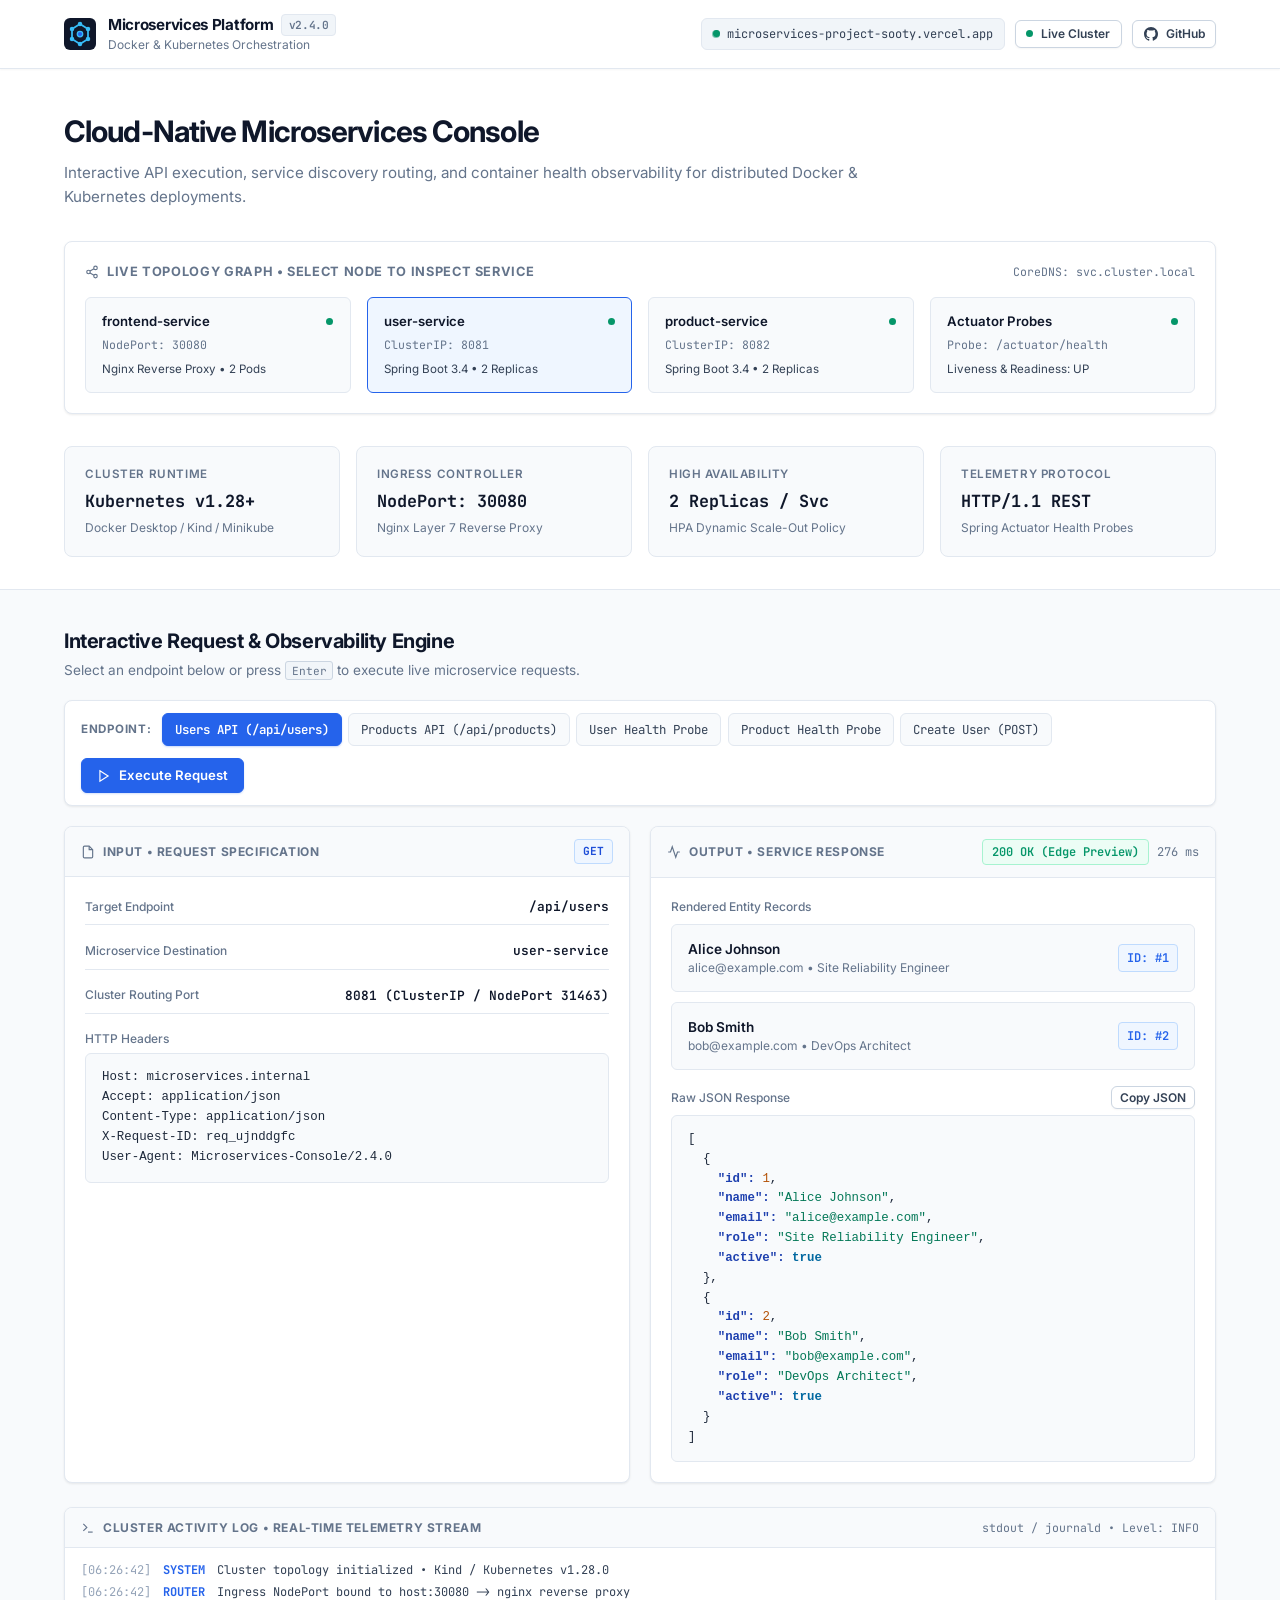
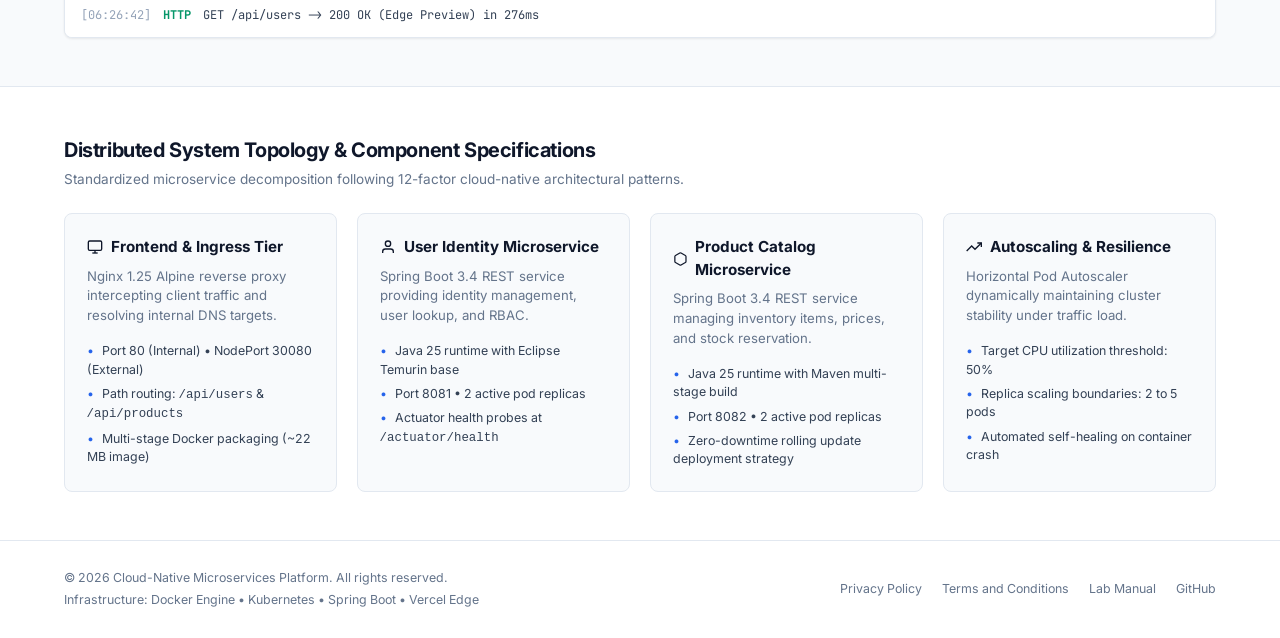
==== commit 3e26ba8a: "feat(ui): redesign with clean, crisp white theme and clear visual hierarchy" ====
--- a/index.html
+++ b/index.html
@@ -8,19 +8,18 @@
   <link rel="icon" type="image/svg+xml" href="favicon.svg">
   <link rel="preconnect" href="https://fonts.googleapis.com">
   <link rel="preconnect" href="https://fonts.gstatic.com" crossorigin>
-  <link href="https://fonts.googleapis.com/css2?family=Inter:wght@400;500;600;700&family=JetBrains+Mono:wght@400;500;600&display=swap" rel="stylesheet">
+  <link href="https://fonts.googleapis.com/css2?family=Inter:wght@400;500;600;700;800&family=JetBrains+Mono:wght@400;500;600&display=swap" rel="stylesheet">
   <link rel="stylesheet" href="style.css">
 </head>
 <body>
 
-  <!-- Enterprise Navigation & Command Bar -->
+  <!-- Navigation Bar -->
   <header class="navbar">
     <div class="nav-container">
       <div class="brand">
         <a href="index.html" class="brand-link">
           <svg class="brand-logo" viewBox="0 0 32 32" fill="none">
             <rect width="32" height="32" rx="6" fill="#0f172a"/>
-            <rect x="1" y="1" width="30" height="30" rx="5" stroke="#334155" stroke-width="1"/>
             <path d="M16 6L24 11V21L16 26L8 21V11L16 6Z" stroke="#38bdf8" stroke-width="1.75" stroke-linejoin="round"/>
             <circle cx="16" cy="6" r="2.25" fill="#38bdf8"/>
             <circle cx="24" cy="11" r="2.25" fill="#38bdf8"/>
@@ -29,25 +28,19 @@
             <circle cx="8" cy="21" r="2.25" fill="#38bdf8"/>
             <circle cx="8" cy="11" r="2.25" fill="#38bdf8"/>
             <circle cx="16" cy="16" r="2.75" fill="#2563eb" stroke="#38bdf8" stroke-width="1.25"/>
-            <line x1="16" y1="8.25" x2="16" y2="13.25" stroke="#38bdf8" stroke-width="1.25"/>
-            <line x1="21.75" y1="12.25" x2="18.25" y2="14.5" stroke="#38bdf8" stroke-width="1.25"/>
-            <line x1="21.75" y1="19.75" x2="18.25" y2="17.5" stroke="#38bdf8" stroke-width="1.25"/>
-            <line x1="16" y1="23.75" x2="16" y2="18.75" stroke="#38bdf8" stroke-width="1.25"/>
-            <line x1="10.25" y1="19.75" x2="13.75" y2="17.5" stroke="#38bdf8" stroke-width="1.25"/>
-            <line x1="10.25" y1="12.25" x2="13.75" y2="14.5" stroke="#38bdf8" stroke-width="1.25"/>
           </svg>
           <div class="brand-text">
             <span class="brand-title">
-              Cloud-Native Microservices
+              Microservices Platform
               <span class="version-pill">v2.4.0</span>
             </span>
-            <span class="brand-meta">Infrastructure & Observability</span>
+            <span class="brand-meta">Docker & Kubernetes Orchestration</span>
           </div>
         </a>
       </div>
 
       <div class="nav-actions">
-        <!-- Verified Domain Badge with Radar Pulse -->
+        <!-- Verified Domain Badge with Pulse -->
         <span class="system-badge">
           <span class="pulse-wrapper">
             <span class="pulse-core"></span>
@@ -67,23 +60,21 @@
           <svg width="14" height="14" viewBox="0 0 16 16" fill="currentColor">
             <path d="M8 0C3.58 0 0 3.58 0 8c0 3.54 2.29 6.53 5.47 7.59.4.07.55-.17.55-.38 0-.19-.01-.82-.01-1.49-2.01.37-2.53-.49-2.69-.94-.09-.23-.48-.94-.82-1.13-.28-.15-.68-.52-.01-.53.63-.01 1.08.58 1.23.82.72 1.21 1.87.87 2.33.66.07-.52.28-.87.51-1.07-1.78-.2-3.64-.89-3.64-3.95 0-.87.31-1.59.82-2.15-.08-.2-.36-1.02.08-2.12 0 0 .67-.21 2.2.82.64-.18 1.32-.27 2-.27.68 0 1.36.09 2 .27 1.53-1.04 2.2-.82 2.2-.82.44 1.1.16 1.92.08 2.12.51.56.82 1.27.82 2.15 0 3.07-1.87 3.75-3.65 3.95.29.25.54.73.54 1.48 0 1.07-.01 1.93-.01 2.2 0 .21.15.46.55.38A8.013 8.013 0 0016 8c0-4.42-3.58-8-8-8z"/>
           </svg>
-          <span>Repository</span>
+          <span>GitHub</span>
         </a>
       </div>
     </div>
   </header>
 
-  <!-- Hero Header & Interactive Architecture Topology -->
+  <!-- Hero Header & Telemetry -->
   <section class="hero-section">
     <div class="container">
       <div class="hero-header">
-        <div>
-          <h1 class="hero-title">Automated Microservices Orchestration Console</h1>
-          <p class="hero-desc">Interactive query execution, service discovery routing, and container health observability for distributed Docker & Kubernetes deployments.</p>
-        </div>
-      </div>
-
-      <!-- Interactive Node Topology Graph (Dribbble Architecture Showcase) -->
+        <h1 class="hero-title">Cloud-Native Microservices Console</h1>
+        <p class="hero-desc">Interactive API execution, service discovery routing, and container health observability for distributed Docker & Kubernetes deployments.</p>
+      </div>
+
+      <!-- Interactive Node Topology Graph -->
       <div class="topology-graph-card">
         <div class="topology-header">
           <span class="topology-title">
@@ -94,15 +85,14 @@
               <line x1="8.59" y1="13.51" x2="15.42" y2="17.49"></line>
               <line x1="15.41" y1="6.51" x2="8.59" y2="10.49"></line>
             </svg>
-            <span>Live Topology Graph &bull; Click Node to Inspect Service</span>
+            <span>Live Topology Graph &bull; Select Node to Inspect Service</span>
           </span>
           <span style="font-size: 0.725rem; color: var(--text-muted); font-family: var(--font-mono);">
-            CoreDNS: svc.cluster.local &bull; Active Route
+            CoreDNS: svc.cluster.local
           </span>
         </div>
 
         <div class="topology-grid">
-          <!-- Node 1: Ingress Gateway -->
           <div id="node-ingress" class="topo-node" data-endpoint="users">
             <div class="node-header">
               <span class="node-title">frontend-service</span>
@@ -112,7 +102,6 @@
             <span class="node-meta">Nginx Reverse Proxy &bull; 2 Pods</span>
           </div>
 
-          <!-- Node 2: User Microservice -->
           <div id="node-user" class="topo-node active-node" data-endpoint="users">
             <div class="node-header">
               <span class="node-title">user-service</span>
@@ -122,7 +111,6 @@
             <span class="node-meta">Spring Boot 3.4 &bull; 2 Replicas</span>
           </div>
 
-          <!-- Node 3: Product Microservice -->
           <div id="node-product" class="topo-node" data-endpoint="products">
             <div class="node-header">
               <span class="node-title">product-service</span>
@@ -132,7 +120,6 @@
             <span class="node-meta">Spring Boot 3.4 &bull; 2 Replicas</span>
           </div>
 
-          <!-- Node 4: Health Probes -->
           <div id="node-actuator" class="topo-node" data-endpoint="health-users">
             <div class="node-header">
               <span class="node-title">Actuator Probes</span>
@@ -144,12 +131,12 @@
         </div>
       </div>
 
-      <!-- Real Telemetry Grid -->
+      <!-- Clean Telemetry Cards -->
       <div class="telemetry-grid">
         <div class="telemetry-card">
           <span class="telemetry-label">Cluster Runtime</span>
           <span class="telemetry-value">Kubernetes v1.28+</span>
-          <span class="telemetry-sub">Docker Engine / Kind / Minikube</span>
+          <span class="telemetry-sub">Docker Desktop / Kind / Minikube</span>
         </div>
 
         <div class="telemetry-card">
@@ -167,7 +154,7 @@
         <div class="telemetry-card">
           <span class="telemetry-label">Telemetry Protocol</span>
           <span class="telemetry-value">HTTP/1.1 REST</span>
-          <span class="telemetry-sub">Spring Actuator Health Metrics</span>
+          <span class="telemetry-sub">Spring Actuator Health Probes</span>
         </div>
       </div>
     </div>
@@ -177,10 +164,8 @@
   <main class="console-section">
     <div class="container">
       <div class="section-header">
-        <div>
-          <h2 class="section-title">Interactive Request & Observability Engine</h2>
-          <p class="section-sub">Select an endpoint or press <kbd>Enter</kbd> to trigger live microservice queries.</p>
-        </div>
+        <h2 class="section-title">Interactive Request & Observability Engine</h2>
+        <p class="section-sub">Select an endpoint below or press <kbd>Enter</kbd> to execute live microservice requests.</p>
       </div>
 
       <!-- Control Toolbar -->
@@ -296,7 +281,7 @@
         </div>
       </div>
 
-      <!-- Live Cluster Event Stream / Terminal (Dribbble Stream UI) -->
+      <!-- Live Cluster Activity Log Terminal -->
       <div class="audit-terminal">
         <div class="terminal-header">
           <span class="terminal-title">
@@ -391,7 +376,7 @@
     </div>
   </section>
 
-  <!-- Professional Footer -->
+  <!-- Clean Footer -->
   <footer class="footer">
     <div class="footer-container">
       <div class="footer-meta">
--- a/style.css
+++ b/style.css
@@ -1,70 +1,69 @@
 /* ==============================================================================
-   Cloud-Native Microservices Platform - Enterprise Design System
-   Inspired by Dribbble & CollectUI Developer Consoles (Linear / Stripe / Vercel)
-   Aesthetic: Deep obsidian, precision hairline borders, tactile micro-motions.
-   ZERO purple gradients. ZERO pill-shaped buttons. ZERO childish emojis.
+   Cloud-Native Microservices Platform - Clean White Theme Design System
+   Inspired by Stripe, Linear, and Vercel Light Mode.
+   High contrast, generous whitespace, pristine typography, zero visual clutter.
    ============================================================================== */
 
 :root {
-  /* Surface Color Architecture */
-  --bg-canvas: #080c14;
-  --bg-surface: #0e1422;
-  --bg-surface-elevated: #141c2e;
-  --bg-surface-hover: #1b263d;
-  --bg-surface-active: #22304d;
+  /* Surface & Canvas Hierarchy */
+  --bg-page: #f8fafc;
+  --bg-surface: #ffffff;
+  --bg-surface-subtle: #f1f5f9;
+  --bg-surface-hover: #f8fafc;
+  --bg-surface-active: #e2e8f0;
   
   /* Hairline Borders & Dividers */
-  --border-hairline: rgba(255, 255, 255, 0.07);
-  --border-subtle: #1e293d;
-  --border-strong: #2e3e5c;
-  --border-focus: #3b82f6;
+  --border-light: #e2e8f0;
+  --border-medium: #cbd5e1;
+  --border-strong: #94a3b8;
+  --border-focus: #2563eb;
 
   /* Typography Colors */
-  --text-primary: #f8fafc;
-  --text-secondary: #94a3b8;
+  --text-main: #0f172a;
+  --text-body: #334155;
   --text-muted: #64748b;
-  --text-code: #cbd5e1;
-
-  /* Accent & Interactive (Precision System Blue) */
+  --text-subtle: #94a3b8;
+
+  /* Primary Interactive Blue */
   --accent: #2563eb;
   --accent-hover: #1d4ed8;
   --accent-active: #1e40af;
-  --accent-glow: rgba(37, 99, 235, 0.2);
-  --accent-light: #60a5fa;
+  --accent-light: #eff6ff;
+  --accent-border: #bfdbfe;
 
   /* Functional Status Colors */
-  --status-emerald: #10b981;
-  --status-emerald-bg: rgba(16, 185, 129, 0.1);
-  --status-emerald-border: rgba(16, 185, 129, 0.25);
-  
-  --status-amber: #f59e0b;
-  --status-amber-bg: rgba(245, 158, 11, 0.1);
-  --status-amber-border: rgba(245, 158, 11, 0.25);
-
-  --status-rose: #ef4444;
-  --status-rose-bg: rgba(239, 68, 68, 0.1);
-  --status-rose-border: rgba(239, 68, 68, 0.25);
-
-  /* Fonts */
-  --font-sans: 'Inter', -apple-system, BlinkMacSystemFont, 'Segoe UI', Roboto, sans-serif;
+  --status-success: #059669;
+  --status-success-bg: #ecfdf5;
+  --status-success-border: #a7f3d0;
+
+  --status-warning: #d97706;
+  --status-warning-bg: #fffbeb;
+  --status-warning-border: #fde68a;
+
+  --status-error: #dc2626;
+  --status-error-bg: #fef2f2;
+  --status-error-border: #fecaca;
+
+  /* Typography Stacks */
+  --font-sans: 'Inter', -apple-system, BlinkMacSystemFont, 'Segoe UI', Roboto, Helvetica, Arial, sans-serif;
   --font-mono: 'JetBrains Mono', 'Fira Code', 'SF Mono', Menlo, Consolas, monospace;
 
   /* Geometry - Crisp 6px/4px rectangular radius (NO pill buttons) */
-  --radius-xs: 3px;
-  --radius-sm: 4px;
-  --radius-md: 6px;
-  --radius-lg: 8px;
-
-  /* Elevation Shadows */
-  --shadow-subtle: 0 1px 2px rgba(0, 0, 0, 0.4), inset 0 1px 0 rgba(255, 255, 255, 0.05);
-  --shadow-card: 0 4px 12px -2px rgba(0, 0, 0, 0.5), inset 0 1px 0 rgba(255, 255, 255, 0.06);
-  --shadow-elevated: 0 12px 24px -4px rgba(0, 0, 0, 0.6), inset 0 1px 0 rgba(255, 255, 255, 0.08);
-
-  /* Motion Curves (CollectUI / Dribbble spring feel) */
-  --ease-spring: cubic-bezier(0.16, 1, 0.3, 1);
-  --ease-snappy: cubic-bezier(0.2, 0, 0, 1);
+  --radius-xs: 4px;
+  --radius-sm: 6px;
+  --radius-md: 8px;
+  --radius-lg: 12px;
+
+  /* Elevation Shadows (Soft & Subtle) */
+  --shadow-subtle: 0 1px 2px rgba(0, 0, 0, 0.04);
+  --shadow-card: 0 1px 3px rgba(0, 0, 0, 0.05), 0 1px 2px rgba(0, 0, 0, 0.03);
+  --shadow-elevated: 0 4px 6px -1px rgba(0, 0, 0, 0.06), 0 2px 4px -2px rgba(0, 0, 0, 0.04);
+  --shadow-modal: 0 20px 25px -5px rgba(0, 0, 0, 0.1), 0 8px 10px -6px rgba(0, 0, 0, 0.05);
+
+  /* Transitions */
+  --ease-standard: cubic-bezier(0.16, 1, 0.3, 1);
   --duration-fast: 120ms;
-  --duration-normal: 200ms;
+  --duration-normal: 180ms;
 }
 
 *, *::before, *::after {
@@ -74,31 +73,28 @@
 }
 
 html {
-  color-scheme: dark;
+  color-scheme: light;
 }
 
 body {
-  background-color: var(--bg-canvas);
-  background-image: 
-    radial-gradient(ellipse at 50% 0%, rgba(37, 99, 235, 0.08) 0%, transparent 60%),
-    linear-gradient(to bottom, rgba(255, 255, 255, 0.02) 1px, transparent 1px);
-  background-size: 100% 100%, 100% 32px;
-  color: var(--text-primary);
+  background-color: var(--bg-page);
+  color: var(--text-body);
   font-family: var(--font-sans);
-  font-size: 13.5px;
+  font-size: 14px;
   line-height: 1.5;
   -webkit-font-smoothing: antialiased;
+  -moz-osx-font-smoothing: grayscale;
   min-height: 100vh;
   display: flex;
   flex-direction: column;
 }
 
 /* ==============================================================================
-   Layout Components
+   Layout & Container
    ============================================================================== */
 .container {
   width: 100%;
-  max-width: 1280px;
+  max-width: 1200px;
   margin: 0 auto;
   padding: 0 1.5rem;
 }
@@ -109,23 +105,21 @@
 }
 
 /* ==============================================================================
-   Top Navigation & Command Bar
+   Top Navigation Bar
    ============================================================================== */
 .navbar {
-  background-color: rgba(14, 20, 34, 0.85);
-  backdrop-filter: blur(16px);
-  -webkit-backdrop-filter: blur(16px);
-  border-bottom: 1px solid var(--border-hairline);
+  background-color: var(--bg-surface);
+  border-bottom: 1px solid var(--border-light);
   position: sticky;
   top: 0;
   z-index: 100;
-  transition: border-color var(--duration-normal) var(--ease-spring);
+  box-shadow: var(--shadow-subtle);
 }
 
 .nav-container {
-  max-width: 1280px;
+  max-width: 1200px;
   margin: 0 auto;
-  padding: 0.8rem 1.5rem;
+  padding: 0.85rem 1.5rem;
   display: flex;
   justify-content: space-between;
   align-items: center;
@@ -135,20 +129,15 @@
 .brand-link {
   display: flex;
   align-items: center;
-  gap: 0.85rem;
+  gap: 0.75rem;
   text-decoration: none;
-  color: var(--text-primary);
+  color: var(--text-main);
 }
 
 .brand-logo {
-  width: 30px;
-  height: 30px;
+  width: 32px;
+  height: 32px;
   flex-shrink: 0;
-  transition: transform var(--duration-normal) var(--ease-spring);
-}
-
-.brand-link:hover .brand-logo {
-  transform: scale(1.05);
 }
 
 .brand-text {
@@ -160,7 +149,7 @@
   font-weight: 700;
   font-size: 0.95rem;
   letter-spacing: -0.02em;
-  color: var(--text-primary);
+  color: var(--text-main);
   display: flex;
   align-items: center;
   gap: 0.5rem;
@@ -169,12 +158,12 @@
 .version-pill {
   font-family: var(--font-mono);
   font-size: 0.7rem;
-  font-weight: 500;
+  font-weight: 600;
   padding: 0.1rem 0.4rem;
   border-radius: var(--radius-xs);
-  background: var(--bg-surface-elevated);
-  border: 1px solid var(--border-subtle);
-  color: var(--text-secondary);
+  background: var(--bg-surface-subtle);
+  border: 1px solid var(--border-light);
+  color: var(--text-muted);
 }
 
 .brand-meta {
@@ -192,18 +181,16 @@
 .system-badge {
   display: inline-flex;
   align-items: center;
-  gap: 0.5rem;
-  background-color: var(--bg-surface-elevated);
-  border: 1px solid var(--border-subtle);
-  padding: 0.3rem 0.65rem;
+  gap: 0.45rem;
+  background-color: var(--bg-surface-subtle);
+  border: 1px solid var(--border-light);
+  padding: 0.35rem 0.65rem;
   border-radius: var(--radius-sm);
   font-family: var(--font-mono);
   font-size: 0.75rem;
-  color: var(--text-secondary);
-  box-shadow: var(--shadow-subtle);
-}
-
-/* Radar Pulse Motion (CollectUI status indicator) */
+  color: var(--text-body);
+}
+
 .pulse-wrapper {
   position: relative;
   display: flex;
@@ -217,7 +204,7 @@
   width: 7px;
   height: 7px;
   border-radius: 50%;
-  background-color: var(--status-emerald);
+  background-color: var(--status-success);
   z-index: 2;
 }
 
@@ -226,18 +213,18 @@
   width: 100%;
   height: 100%;
   border-radius: 50%;
-  background-color: var(--status-emerald);
+  background-color: var(--status-success);
   animation: radar-ping 2.2s cubic-bezier(0, 0, 0.2, 1) infinite;
-  opacity: 0.6;
+  opacity: 0.5;
 }
 
 @keyframes radar-ping {
   0% { transform: scale(1); opacity: 0.8; }
-  75%, 100% { transform: scale(2.8); opacity: 0; }
-}
-
-/* ==============================================================================
-   Buttons & Interactive Elements (Tactile Micro-interactions)
+  75%, 100% { transform: scale(2.6); opacity: 0; }
+}
+
+/* ==============================================================================
+   Buttons (Clean, subtle, rectangular, NO pill shape)
    ============================================================================== */
 .btn {
   display: inline-flex;
@@ -248,46 +235,45 @@
   font-size: 0.825rem;
   font-weight: 600;
   padding: 0.5rem 0.95rem;
-  border-radius: var(--radius-md);
+  border-radius: var(--radius-sm);
   border: 1px solid transparent;
   cursor: pointer;
-  transition: 
-    background-color var(--duration-fast) var(--ease-spring),
-    border-color var(--duration-fast) var(--ease-spring),
-    color var(--duration-fast) var(--ease-spring),
-    transform var(--duration-fast) var(--ease-spring),
-    box-shadow var(--duration-fast) var(--ease-spring);
+  transition: all var(--duration-fast) var(--ease-standard);
   text-decoration: none;
   line-height: 1.25;
   user-select: none;
 }
 
 .btn:active {
-  transform: translateY(1px) scale(0.985);
+  transform: translateY(1px);
 }
 
 .btn-primary {
   background-color: var(--accent);
   color: #ffffff;
-  border-color: rgba(255, 255, 255, 0.15);
-  box-shadow: 0 1px 3px rgba(37, 99, 235, 0.4), inset 0 1px 0 rgba(255, 255, 255, 0.2);
+  border-color: var(--accent);
+  box-shadow: 0 1px 2px rgba(37, 99, 235, 0.2);
 }
 
 .btn-primary:hover {
   background-color: var(--accent-hover);
-  box-shadow: 0 2px 6px var(--accent-glow), inset 0 1px 0 rgba(255, 255, 255, 0.25);
+  border-color: var(--accent-hover);
+  color: #ffffff;
+  text-decoration: none;
 }
 
 .btn-secondary {
-  background-color: var(--bg-surface-elevated);
-  color: var(--text-primary);
-  border-color: var(--border-hairline);
+  background-color: var(--bg-surface);
+  color: var(--text-body);
+  border-color: var(--border-medium);
   box-shadow: var(--shadow-subtle);
 }
 
 .btn-secondary:hover {
-  background-color: var(--bg-surface-hover);
+  background-color: var(--bg-surface-subtle);
   border-color: var(--border-strong);
+  color: var(--text-main);
+  text-decoration: none;
 }
 
 .btn-sm {
@@ -298,45 +284,42 @@
 kbd {
   font-family: var(--font-mono);
   font-size: 0.7rem;
-  background: rgba(255, 255, 255, 0.08);
-  border: 1px solid rgba(255, 255, 255, 0.15);
+  background: var(--bg-surface-subtle);
+  border: 1px solid var(--border-medium);
   padding: 0.1rem 0.35rem;
   border-radius: 3px;
   color: var(--text-muted);
 }
 
 /* ==============================================================================
-   Hero Section & Interactive Architecture Topology
+   Hero Section & System Telemetry
    ============================================================================== */
 .hero-section {
-  padding: 2.25rem 0 1.75rem;
-  border-bottom: 1px solid var(--border-hairline);
+  padding: 2.5rem 0 2rem;
+  background-color: var(--bg-surface);
+  border-bottom: 1px solid var(--border-light);
 }
 
 .hero-header {
-  display: flex;
-  justify-content: space-between;
-  align-items: flex-start;
-  flex-wrap: wrap;
-  gap: 1.5rem;
-  margin-bottom: 1.75rem;
+  margin-bottom: 2rem;
 }
 
 .hero-title {
-  font-size: 1.65rem;
-  font-weight: 700;
-  letter-spacing: -0.025em;
-  color: var(--text-primary);
-  margin-bottom: 0.35rem;
+  font-size: 1.85rem;
+  font-weight: 700;
+  letter-spacing: -0.03em;
+  color: var(--text-main);
+  margin-bottom: 0.45rem;
 }
 
 .hero-desc {
-  font-size: 0.9rem;
-  color: var(--text-secondary);
-  max-width: 780px;
-}
-
-/* Telemetry Cards with Hover Elevation */
+  font-size: 0.95rem;
+  color: var(--text-muted);
+  max-width: 800px;
+  line-height: 1.6;
+}
+
+/* 4 Clear Telemetry Cards */
 .telemetry-grid {
   display: grid;
   grid-template-columns: repeat(auto-fit, minmax(240px, 1fr));
@@ -344,25 +327,21 @@
 }
 
 .telemetry-card {
-  background-color: var(--bg-surface);
-  border: 1px solid var(--border-hairline);
+  background-color: var(--bg-page);
+  border: 1px solid var(--border-light);
   border-radius: var(--radius-md);
-  padding: 1.1rem 1.25rem;
+  padding: 1.15rem 1.25rem;
   display: flex;
   flex-direction: column;
   gap: 0.35rem;
-  box-shadow: var(--shadow-subtle);
-  transition: 
-    border-color var(--duration-normal) var(--ease-spring),
-    transform var(--duration-normal) var(--ease-spring),
-    box-shadow var(--duration-normal) var(--ease-spring);
-  cursor: default;
+  transition: all var(--duration-fast) var(--ease-standard);
 }
 
 .telemetry-card:hover {
-  border-color: var(--border-strong);
-  transform: translateY(-2px);
+  border-color: var(--border-medium);
+  background-color: var(--bg-surface);
   box-shadow: var(--shadow-card);
+  transform: translateY(-1px);
 }
 
 .telemetry-label {
@@ -371,32 +350,29 @@
   text-transform: uppercase;
   letter-spacing: 0.05em;
   color: var(--text-muted);
-  display: flex;
-  align-items: center;
-  justify-content: space-between;
 }
 
 .telemetry-value {
   font-family: var(--font-mono);
-  font-size: 0.975rem;
-  font-weight: 600;
-  color: var(--text-primary);
+  font-size: 1.05rem;
+  font-weight: 700;
+  color: var(--text-main);
 }
 
 .telemetry-sub {
   font-size: 0.75rem;
-  color: var(--text-secondary);
-}
-
-/* ==============================================================================
-   Interactive Node Topology Graph (Dribbble Architecture Showcase)
+  color: var(--text-muted);
+}
+
+/* ==============================================================================
+   Interactive Node Topology Graph
    ============================================================================== */
 .topology-graph-card {
   background-color: var(--bg-surface);
-  border: 1px solid var(--border-hairline);
+  border: 1px solid var(--border-light);
   border-radius: var(--radius-md);
   padding: 1.25rem;
-  margin-bottom: 1.75rem;
+  margin-bottom: 2rem;
   box-shadow: var(--shadow-card);
 }
 
@@ -408,11 +384,11 @@
 }
 
 .topology-title {
-  font-size: 0.825rem;
-  font-weight: 600;
+  font-size: 0.8rem;
+  font-weight: 700;
   text-transform: uppercase;
   letter-spacing: 0.05em;
-  color: var(--text-secondary);
+  color: var(--text-muted);
   display: flex;
   align-items: center;
   gap: 0.5rem;
@@ -422,7 +398,6 @@
   display: grid;
   grid-template-columns: repeat(4, 1fr);
   gap: 1rem;
-  position: relative;
 }
 
 @media (max-width: 900px) {
@@ -432,43 +407,29 @@
 }
 
 .topo-node {
-  background-color: var(--bg-surface-elevated);
-  border: 1px solid var(--border-subtle);
-  border-radius: var(--radius-md);
+  background-color: var(--bg-page);
+  border: 1px solid var(--border-light);
+  border-radius: var(--radius-sm);
   padding: 0.85rem 1rem;
   display: flex;
   flex-direction: column;
   gap: 0.25rem;
   cursor: pointer;
-  transition: all var(--duration-normal) var(--ease-spring);
+  transition: all var(--duration-fast) var(--ease-standard);
   position: relative;
-  overflow: hidden;
-}
-
-.topo-node::before {
-  content: '';
-  position: absolute;
-  top: 0;
-  left: 0;
-  right: 0;
-  height: 2px;
-  background-color: transparent;
-  transition: background-color var(--duration-fast);
 }
 
 .topo-node:hover {
-  border-color: var(--border-focus);
-  background-color: var(--bg-surface-hover);
-  transform: translateY(-2px);
+  border-color: var(--accent);
+  background-color: var(--bg-surface);
+  box-shadow: var(--shadow-card);
+  transform: translateY(-1px);
 }
 
 .topo-node.active-node {
   border-color: var(--accent);
-  background-color: var(--bg-surface-hover);
-}
-
-.topo-node.active-node::before {
-  background-color: var(--accent);
+  background-color: var(--accent-light);
+  border-width: 1.5px;
 }
 
 .node-header {
@@ -480,7 +441,7 @@
 .node-title {
   font-size: 0.825rem;
   font-weight: 600;
-  color: var(--text-primary);
+  color: var(--text-main);
 }
 
 .node-sub {
@@ -491,58 +452,48 @@
 
 .node-meta {
   font-size: 0.725rem;
-  color: var(--text-secondary);
+  color: var(--text-body);
   margin-top: 0.25rem;
 }
 
-/* Flow Line Connection */
-.flow-line {
-  position: absolute;
-  height: 2px;
-  background: repeating-linear-gradient(90deg, var(--border-strong) 0px, var(--border-strong) 6px, transparent 6px, transparent 12px);
-  z-index: 0;
-}
-
 /* ==============================================================================
    Main Console Section
    ============================================================================== */
 .console-section {
-  padding: 1.5rem 0 2.5rem;
+  padding: 2.25rem 0 3rem;
   flex: 1;
 }
 
 .section-header {
-  display: flex;
-  justify-content: space-between;
-  align-items: flex-end;
-  margin-bottom: 1rem;
+  margin-bottom: 1.25rem;
 }
 
 .section-title {
-  font-size: 1.15rem;
-  font-weight: 600;
-  letter-spacing: -0.015em;
-  color: var(--text-primary);
+  font-size: 1.25rem;
+  font-weight: 700;
+  letter-spacing: -0.02em;
+  color: var(--text-main);
+  margin-bottom: 0.25rem;
 }
 
 .section-sub {
-  font-size: 0.8rem;
-  color: var(--text-secondary);
-}
-
-/* Control Toolbar & Sliding Tab Indicator */
+  font-size: 0.85rem;
+  color: var(--text-muted);
+}
+
+/* Control Toolbar */
 .toolbar {
   background-color: var(--bg-surface);
-  border: 1px solid var(--border-hairline);
+  border: 1px solid var(--border-light);
   border-radius: var(--radius-md);
-  padding: 0.65rem 0.85rem;
+  padding: 0.75rem 1rem;
   margin-bottom: 1.25rem;
   display: flex;
   flex-wrap: wrap;
   justify-content: space-between;
   align-items: center;
   gap: 0.75rem;
-  box-shadow: var(--shadow-subtle);
+  box-shadow: var(--shadow-card);
 }
 
 .endpoint-group {
@@ -554,7 +505,7 @@
 
 .toolbar-label {
   font-size: 0.725rem;
-  font-weight: 600;
+  font-weight: 700;
   text-transform: uppercase;
   letter-spacing: 0.05em;
   color: var(--text-muted);
@@ -562,38 +513,33 @@
 }
 
 .tab-btn {
-  background-color: var(--bg-surface-elevated);
-  color: var(--text-secondary);
-  border: 1px solid var(--border-subtle);
-  border-radius: var(--radius-md);
+  background-color: var(--bg-page);
+  color: var(--text-body);
+  border: 1px solid var(--border-light);
+  border-radius: var(--radius-sm);
   padding: 0.45rem 0.75rem;
   font-family: var(--font-mono);
   font-size: 0.775rem;
   cursor: pointer;
-  transition: all var(--duration-fast) var(--ease-spring);
+  transition: all var(--duration-fast) var(--ease-standard);
 }
 
 .tab-btn:hover {
-  background-color: var(--bg-surface-hover);
-  color: var(--text-primary);
-  border-color: var(--border-strong);
-  transform: translateY(-1px);
-}
-
-.tab-btn:active {
-  transform: scale(0.97);
+  background-color: var(--bg-surface);
+  border-color: var(--border-medium);
+  color: var(--text-main);
 }
 
 .tab-btn.active {
-  background-color: var(--bg-canvas);
-  color: var(--accent-light);
+  background-color: var(--accent);
+  color: #ffffff;
   border-color: var(--accent);
-  box-shadow: inset 0 1px 0 rgba(255, 255, 255, 0.1);
   font-weight: 600;
-}
-
-/* ==============================================================================
-   Dual-Column Input vs Output Inspector
+  box-shadow: 0 1px 2px rgba(37, 99, 235, 0.25);
+}
+
+/* ==============================================================================
+   Dual Column Input vs Output Inspector
    ============================================================================== */
 .io-grid {
   display: grid;
@@ -609,18 +555,17 @@
 
 .panel-card {
   background-color: var(--bg-surface);
-  border: 1px solid var(--border-hairline);
+  border: 1px solid var(--border-light);
   border-radius: var(--radius-md);
   display: flex;
   flex-direction: column;
   overflow: hidden;
   box-shadow: var(--shadow-card);
-  transition: border-color var(--duration-normal);
 }
 
 .panel-header {
-  background-color: var(--bg-surface-elevated);
-  border-bottom: 1px solid var(--border-hairline);
+  background-color: var(--bg-page);
+  border-bottom: 1px solid var(--border-light);
   padding: 0.75rem 1rem;
   display: flex;
   justify-content: space-between;
@@ -628,11 +573,11 @@
 }
 
 .panel-title {
-  font-size: 0.775rem;
-  font-weight: 600;
+  font-size: 0.75rem;
+  font-weight: 700;
   text-transform: uppercase;
   letter-spacing: 0.05em;
-  color: var(--text-secondary);
+  color: var(--text-muted);
   display: flex;
   align-items: center;
   gap: 0.5rem;
@@ -652,18 +597,20 @@
   justify-content: space-between;
   align-items: center;
   padding-bottom: 0.5rem;
-  border-bottom: 1px solid var(--border-hairline);
+  border-bottom: 1px solid var(--border-light);
 }
 
 .meta-label {
   font-size: 0.75rem;
+  font-weight: 500;
   color: var(--text-muted);
 }
 
 .meta-value {
   font-family: var(--font-mono);
   font-size: 0.8rem;
-  color: var(--text-primary);
+  font-weight: 600;
+  color: var(--text-main);
 }
 
 /* Method Badges */
@@ -672,20 +619,20 @@
   font-size: 0.7rem;
   font-weight: 700;
   padding: 0.2rem 0.5rem;
-  border-radius: var(--radius-sm);
+  border-radius: var(--radius-xs);
   border: 1px solid;
 }
 
 .method-get {
-  background-color: rgba(37, 99, 235, 0.15);
-  color: #60a5fa;
-  border-color: rgba(37, 99, 235, 0.35);
+  background-color: #eff6ff;
+  color: #1d4ed8;
+  border-color: #bfdbfe;
 }
 
 .method-post {
-  background-color: rgba(16, 185, 129, 0.15);
-  color: #34d399;
-  border-color: rgba(16, 185, 129, 0.35);
+  background-color: #ecfdf5;
+  color: #047857;
+  border-color: #a7f3d0;
 }
 
 .status-badge {
@@ -693,37 +640,36 @@
   font-size: 0.75rem;
   font-weight: 600;
   padding: 0.2rem 0.55rem;
+  border-radius: var(--radius-xs);
+  border: 1px solid;
+}
+
+.status-200 {
+  background-color: var(--status-success-bg);
+  color: var(--status-success);
+  border-color: var(--status-success-border);
+}
+
+.latency-meter {
+  font-family: var(--font-mono);
+  font-size: 0.75rem;
+  color: var(--text-muted);
+  display: flex;
+  align-items: center;
+  gap: 0.35rem;
+}
+
+/* Code & Pre Blocks with Light Theme Syntax Highlights */
+.code-container {
+  background-color: #f8fafc;
+  border: 1px solid var(--border-light);
   border-radius: var(--radius-sm);
-  border: 1px solid;
-}
-
-.status-200 {
-  background-color: var(--status-emerald-bg);
-  color: var(--status-emerald);
-  border-color: var(--status-emerald-border);
-}
-
-.latency-meter {
-  font-family: var(--font-mono);
-  font-size: 0.75rem;
-  color: var(--text-secondary);
-  display: flex;
-  align-items: center;
-  gap: 0.35rem;
-}
-
-/* Code & Pre Blocks with Token Highlights */
-.code-container {
-  background-color: var(--bg-canvas);
-  border: 1px solid var(--border-hairline);
-  border-radius: var(--radius-md);
   padding: 0.875rem 1rem;
   overflow-x: auto;
   font-family: var(--font-mono);
   font-size: 0.775rem;
   line-height: 1.6;
-  color: var(--text-code);
-  box-shadow: inset 0 1px 3px rgba(0, 0, 0, 0.4);
+  color: #1e293b;
 }
 
 .code-container pre {
@@ -732,34 +678,12 @@
   word-break: break-word;
 }
 
-/* JSON Token Styling */
-.json-key { color: #93c5fd; }
-.json-string { color: #86efac; }
-.json-number { color: #fde047; }
-.json-boolean { color: #67e8f9; }
-.json-null { color: #94a3b8; }
-
-/* Shimmer Loading Skeleton (Dribbble micro-animation) */
-.shimmer-box {
-  position: relative;
-  overflow: hidden;
-}
-
-.shimmer-box::after {
-  content: '';
-  position: absolute;
-  top: 0;
-  left: 0;
-  width: 100%;
-  height: 100%;
-  background: linear-gradient(90deg, transparent, rgba(255, 255, 255, 0.05), transparent);
-  transform: translateX(-100%);
-  animation: shimmer 1.5s infinite;
-}
-
-@keyframes shimmer {
-  100% { transform: translateX(100%); }
-}
+/* JSON Token Highlighting for Clean Light Mode */
+.json-key { color: #1e40af; font-weight: 600; }
+.json-string { color: #047857; }
+.json-number { color: #b45309; }
+.json-boolean { color: #0369a1; font-weight: 600; }
+.json-null { color: #64748b; }
 
 /* Rendered Entity Cards */
 .entity-list {
@@ -769,49 +693,50 @@
 }
 
 .entity-card {
-  background-color: var(--bg-surface-elevated);
-  border: 1px solid var(--border-hairline);
-  border-radius: var(--radius-md);
+  background-color: var(--bg-page);
+  border: 1px solid var(--border-light);
+  border-radius: var(--radius-sm);
   padding: 0.85rem 1rem;
   display: flex;
   justify-content: space-between;
   align-items: center;
-  transition: all var(--duration-fast) var(--ease-spring);
+  transition: all var(--duration-fast) var(--ease-standard);
 }
 
 .entity-card:hover {
-  border-color: var(--border-strong);
-  background-color: var(--bg-surface-hover);
-  transform: translateY(-1px);
+  border-color: var(--border-medium);
+  background-color: var(--bg-surface);
+  box-shadow: var(--shadow-subtle);
 }
 
 .entity-title {
   font-weight: 600;
   font-size: 0.85rem;
-  color: var(--text-primary);
+  color: var(--text-main);
 }
 
 .entity-sub {
   font-size: 0.75rem;
-  color: var(--text-secondary);
+  color: var(--text-muted);
 }
 
 .entity-tag {
   font-family: var(--font-mono);
   font-size: 0.75rem;
-  color: var(--accent-light);
-  background-color: rgba(37, 99, 235, 0.12);
+  font-weight: 600;
+  color: var(--accent);
+  background-color: var(--accent-light);
   padding: 0.25rem 0.5rem;
-  border-radius: var(--radius-sm);
-  border: 1px solid rgba(37, 99, 235, 0.25);
-}
-
-/* ==============================================================================
-   Live Cluster Audit Log Terminal (Dribbble Stream UI)
+  border-radius: var(--radius-xs);
+  border: 1px solid var(--accent-border);
+}
+
+/* ==============================================================================
+   Live Cluster Audit Log Terminal (Clean Light Mode)
    ============================================================================== */
 .audit-terminal {
   background-color: var(--bg-surface);
-  border: 1px solid var(--border-hairline);
+  border: 1px solid var(--border-light);
   border-radius: var(--radius-md);
   margin-top: 1.5rem;
   overflow: hidden;
@@ -819,8 +744,8 @@
 }
 
 .terminal-header {
-  background-color: var(--bg-surface-elevated);
-  border-bottom: 1px solid var(--border-hairline);
+  background-color: var(--bg-page);
+  border-bottom: 1px solid var(--border-light);
   padding: 0.65rem 1rem;
   display: flex;
   justify-content: space-between;
@@ -828,18 +753,18 @@
 }
 
 .terminal-title {
-  font-size: 0.775rem;
-  font-weight: 600;
+  font-size: 0.75rem;
+  font-weight: 700;
   text-transform: uppercase;
   letter-spacing: 0.05em;
-  color: var(--text-secondary);
+  color: var(--text-muted);
   display: flex;
   align-items: center;
   gap: 0.5rem;
 }
 
 .terminal-body {
-  background-color: var(--bg-canvas);
+  background-color: #ffffff;
   padding: 0.85rem 1rem;
   max-height: 140px;
   overflow-y: auto;
@@ -853,67 +778,68 @@
 .log-line {
   display: flex;
   gap: 0.75rem;
-  color: var(--text-secondary);
+  color: var(--text-body);
   line-height: 1.4;
 }
 
-.log-time { color: var(--text-muted); }
-.log-level { color: var(--accent-light); font-weight: 600; }
-.log-level.success { color: var(--status-emerald); }
-.log-msg { color: var(--text-code); }
+.log-time { color: var(--text-subtle); }
+.log-level { color: var(--accent); font-weight: 700; }
+.log-level.success { color: var(--status-success); }
+.log-msg { color: var(--text-body); }
 
 /* ==============================================================================
    Architecture & Infrastructure Section
    ============================================================================== */
 .infra-section {
-  padding: 2.5rem 0;
-  border-top: 1px solid var(--border-hairline);
+  padding: 3rem 0;
+  background-color: var(--bg-surface);
+  border-top: 1px solid var(--border-light);
 }
 
 .infra-grid {
   display: grid;
-  grid-template-columns: repeat(auto-fit, minmax(280px, 1fr));
+  grid-template-columns: repeat(auto-fit, minmax(260px, 1fr));
   gap: 1.25rem;
-  margin-top: 1.25rem;
+  margin-top: 1.5rem;
 }
 
 .infra-card {
-  background-color: var(--bg-surface);
-  border: 1px solid var(--border-hairline);
+  background-color: var(--bg-page);
+  border: 1px solid var(--border-light);
   border-radius: var(--radius-md);
-  padding: 1.25rem;
+  padding: 1.35rem;
   display: flex;
   flex-direction: column;
   gap: 0.5rem;
-  box-shadow: var(--shadow-subtle);
-  transition: all var(--duration-normal) var(--ease-spring);
+  transition: all var(--duration-fast) var(--ease-standard);
 }
 
 .infra-card:hover {
-  border-color: var(--border-strong);
+  border-color: var(--border-medium);
+  background-color: #ffffff;
+  box-shadow: var(--shadow-card);
   transform: translateY(-2px);
-  box-shadow: var(--shadow-card);
 }
 
 .infra-card h3 {
   font-size: 0.95rem;
-  font-weight: 600;
-  color: var(--text-primary);
+  font-weight: 700;
+  color: var(--text-main);
   display: flex;
   align-items: center;
   gap: 0.5rem;
 }
 
 .infra-card p {
-  font-size: 0.8rem;
-  color: var(--text-secondary);
+  font-size: 0.825rem;
+  color: var(--text-muted);
   line-height: 1.5;
 }
 
 .infra-list {
   list-style: none;
   font-size: 0.775rem;
-  color: var(--text-muted);
+  color: var(--text-body);
   margin-top: 0.5rem;
   display: flex;
   flex-direction: column;
@@ -922,23 +848,23 @@
 
 .infra-list li::before {
   content: "•";
-  color: var(--accent-light);
+  color: var(--accent);
   margin-right: 0.5rem;
 }
 
 /* ==============================================================================
-   Legal Page (Privacy & Terms)
+   Legal Pages (Privacy & Terms)
    ============================================================================== */
 .legal-page {
-  background-color: var(--bg-canvas);
+  background-color: var(--bg-page);
 }
 
 .content-box {
   background-color: var(--bg-surface);
-  border: 1px solid var(--border-hairline);
+  border: 1px solid var(--border-light);
   border-radius: var(--radius-md);
-  padding: 2.5rem 2rem;
-  max-width: 900px;
+  padding: 2.75rem 2.25rem;
+  max-width: 860px;
   margin: 0 auto;
   box-shadow: var(--shadow-card);
 }
@@ -946,20 +872,20 @@
 .page-header {
   padding-bottom: 1.5rem;
   margin-bottom: 2rem;
-  border-bottom: 1px solid var(--border-hairline);
+  border-bottom: 1px solid var(--border-light);
 }
 
 .page-title {
-  font-size: 1.85rem;
-  font-weight: 700;
-  letter-spacing: -0.02em;
-  color: var(--text-primary);
-  margin-bottom: 0.5rem;
+  font-size: 1.95rem;
+  font-weight: 800;
+  letter-spacing: -0.025em;
+  color: var(--text-main);
+  margin-bottom: 0.4rem;
 }
 
 .page-subtitle {
   font-size: 0.85rem;
-  color: var(--text-secondary);
+  color: var(--text-muted);
 }
 
 .legal-section {
@@ -968,15 +894,15 @@
 
 .legal-section h2 {
   font-size: 1.15rem;
-  font-weight: 600;
-  color: var(--text-primary);
-  margin-bottom: 0.75rem;
+  font-weight: 700;
+  color: var(--text-main);
+  margin-bottom: 0.65rem;
 }
 
 .legal-section p, .legal-section ul {
-  font-size: 0.9rem;
-  color: var(--text-secondary);
-  line-height: 1.6;
+  font-size: 0.925rem;
+  color: var(--text-body);
+  line-height: 1.65;
   margin-bottom: 0.75rem;
 }
 
@@ -993,13 +919,13 @@
    ============================================================================== */
 .footer {
   background-color: var(--bg-surface);
-  border-top: 1px solid var(--border-hairline);
+  border-top: 1px solid var(--border-light);
   padding: 1.75rem 0;
   margin-top: auto;
 }
 
 .footer-container {
-  max-width: 1280px;
+  max-width: 1200px;
   margin: 0 auto;
   padding: 0 1.5rem;
   display: flex;
@@ -1024,12 +950,12 @@
 
 .footer-link {
   font-size: 0.775rem;
-  color: var(--text-secondary);
+  color: var(--text-muted);
   text-decoration: none;
   transition: color var(--duration-fast);
 }
 
 .footer-link:hover, .footer-link.active {
-  color: var(--text-primary);
+  color: var(--text-main);
   text-decoration: underline;
 }
